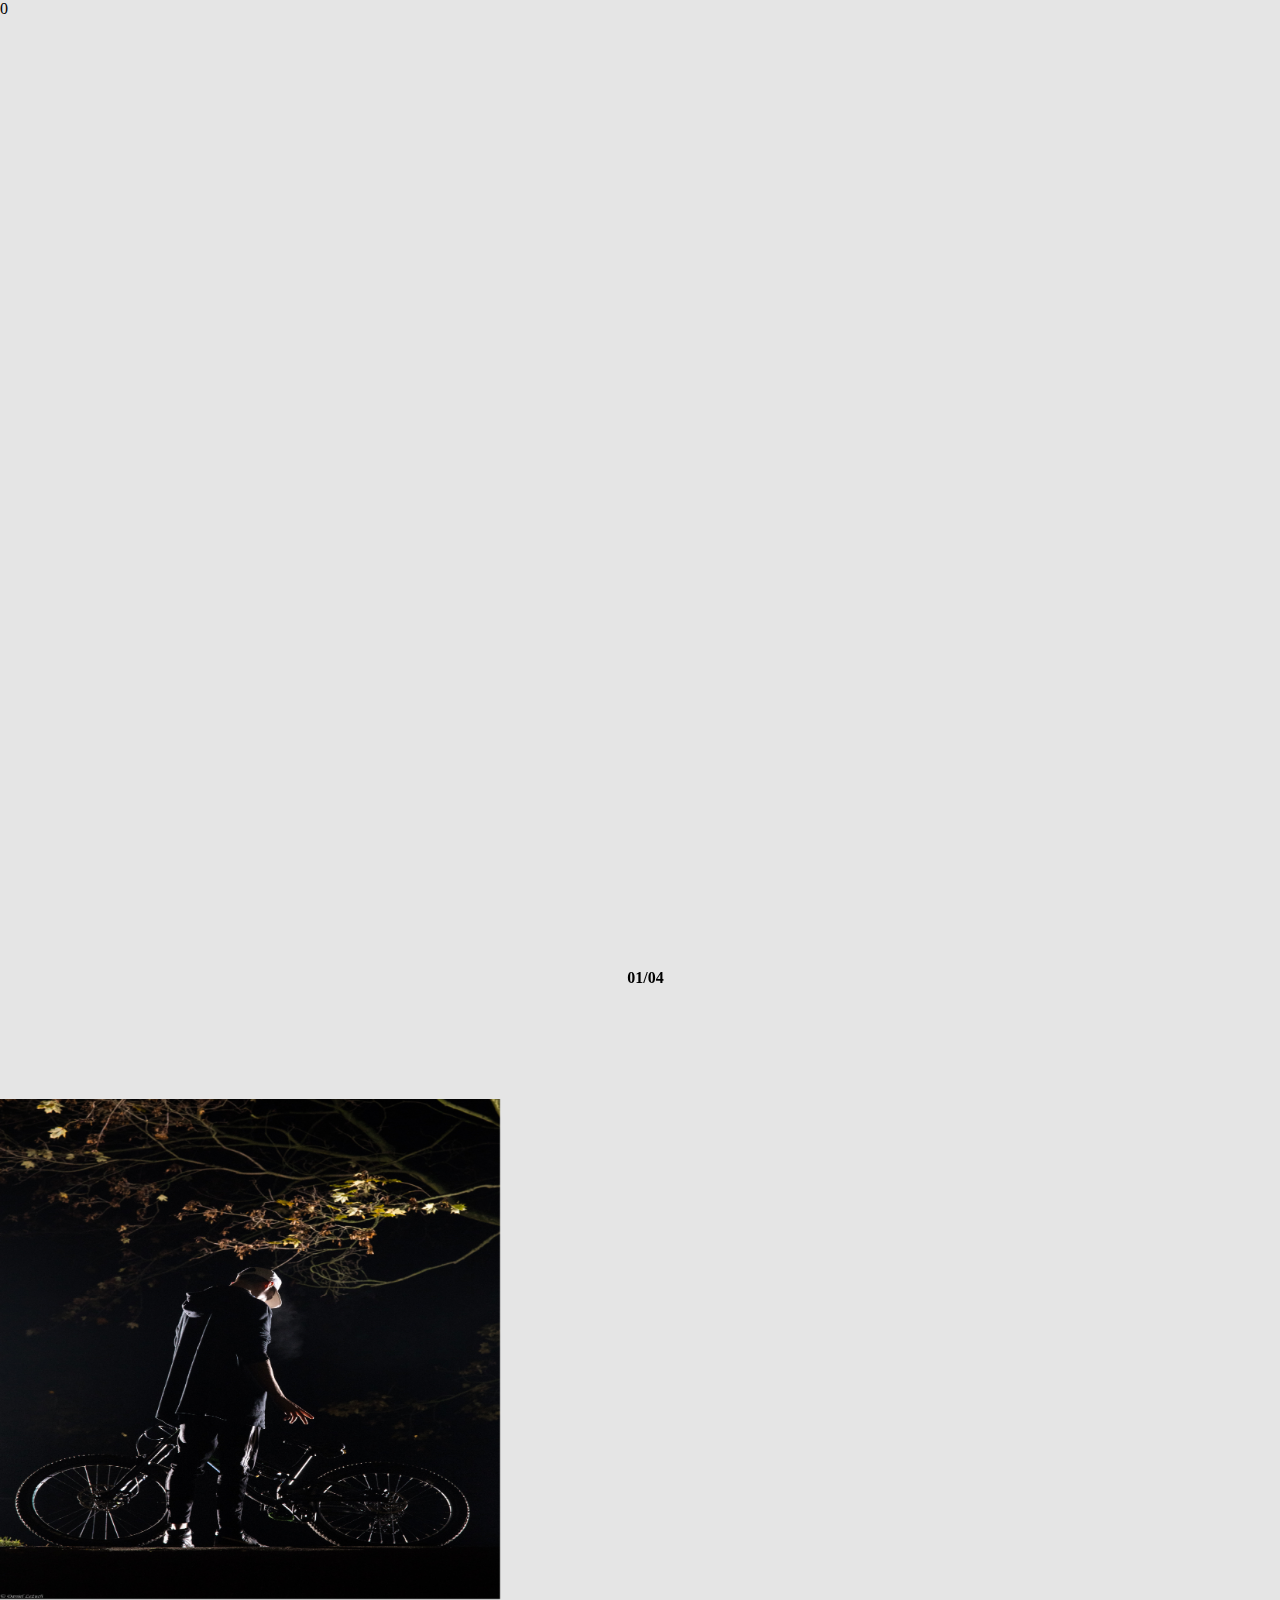
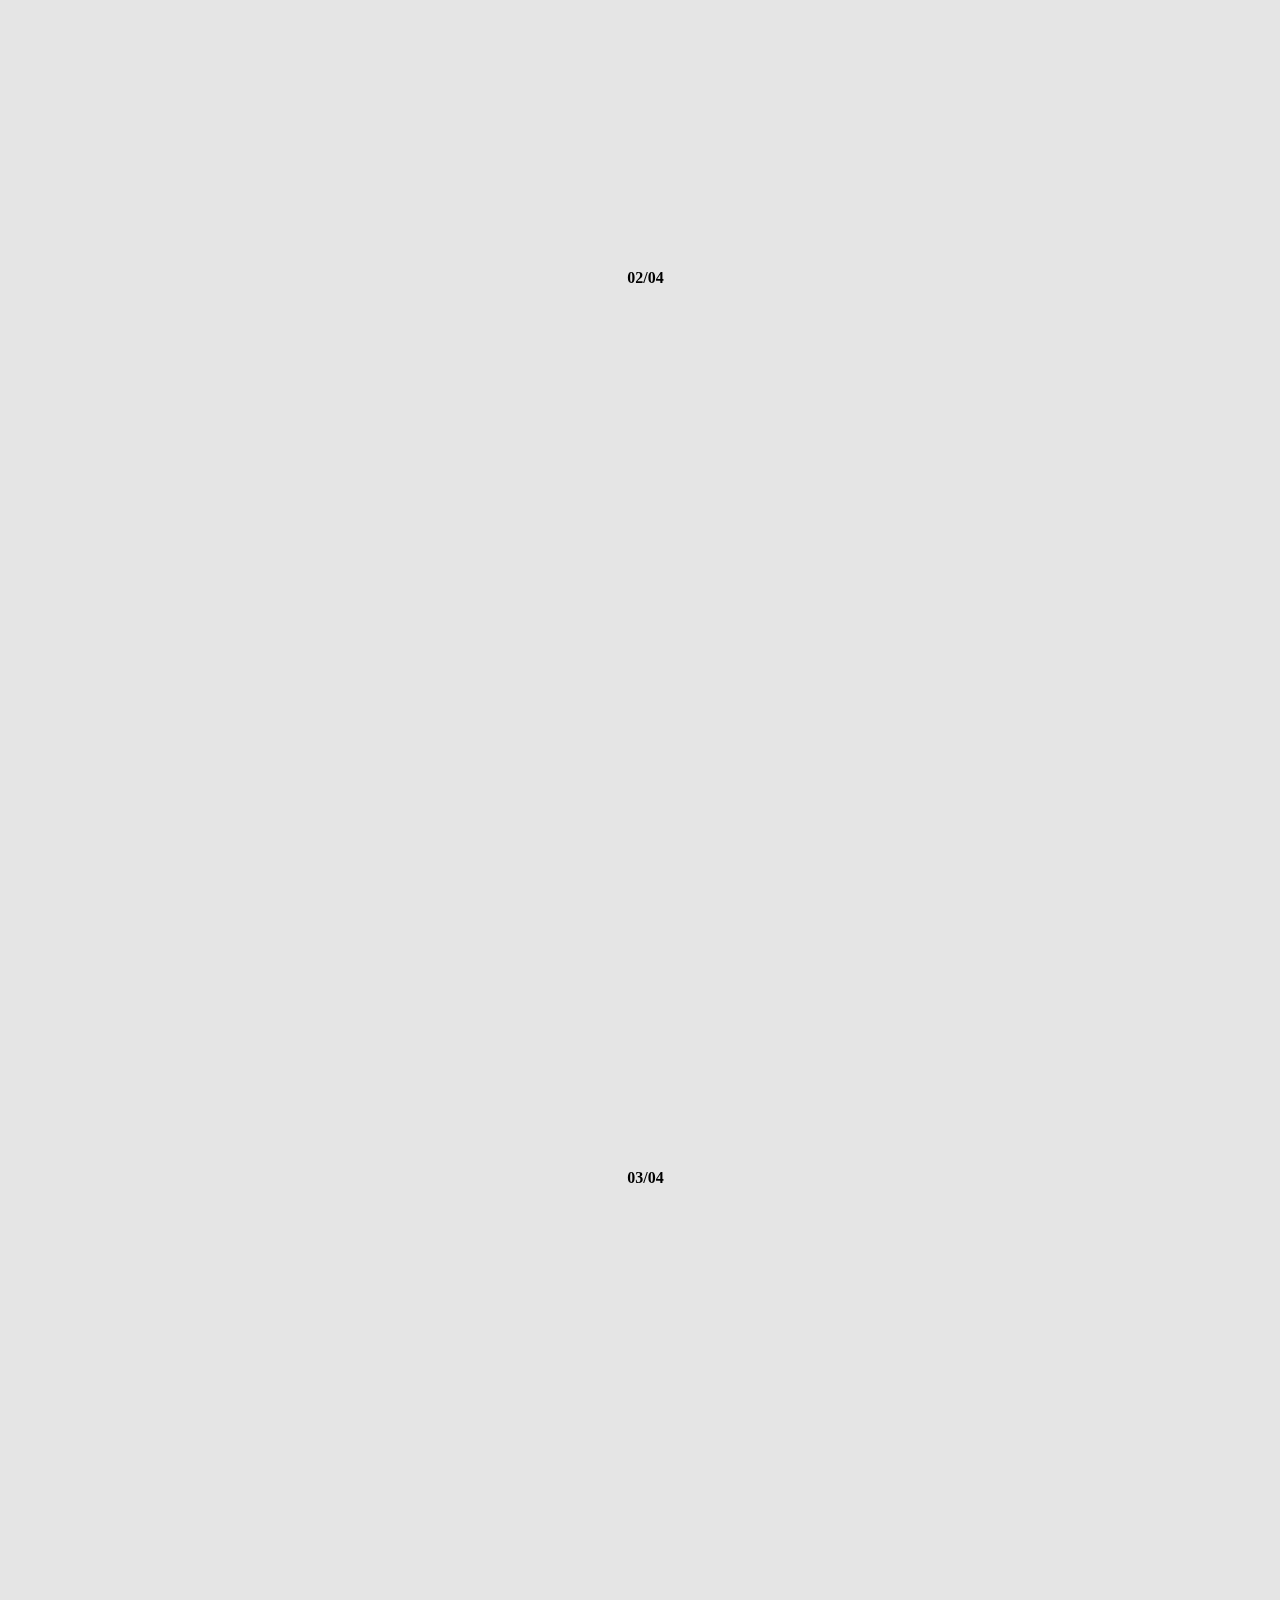
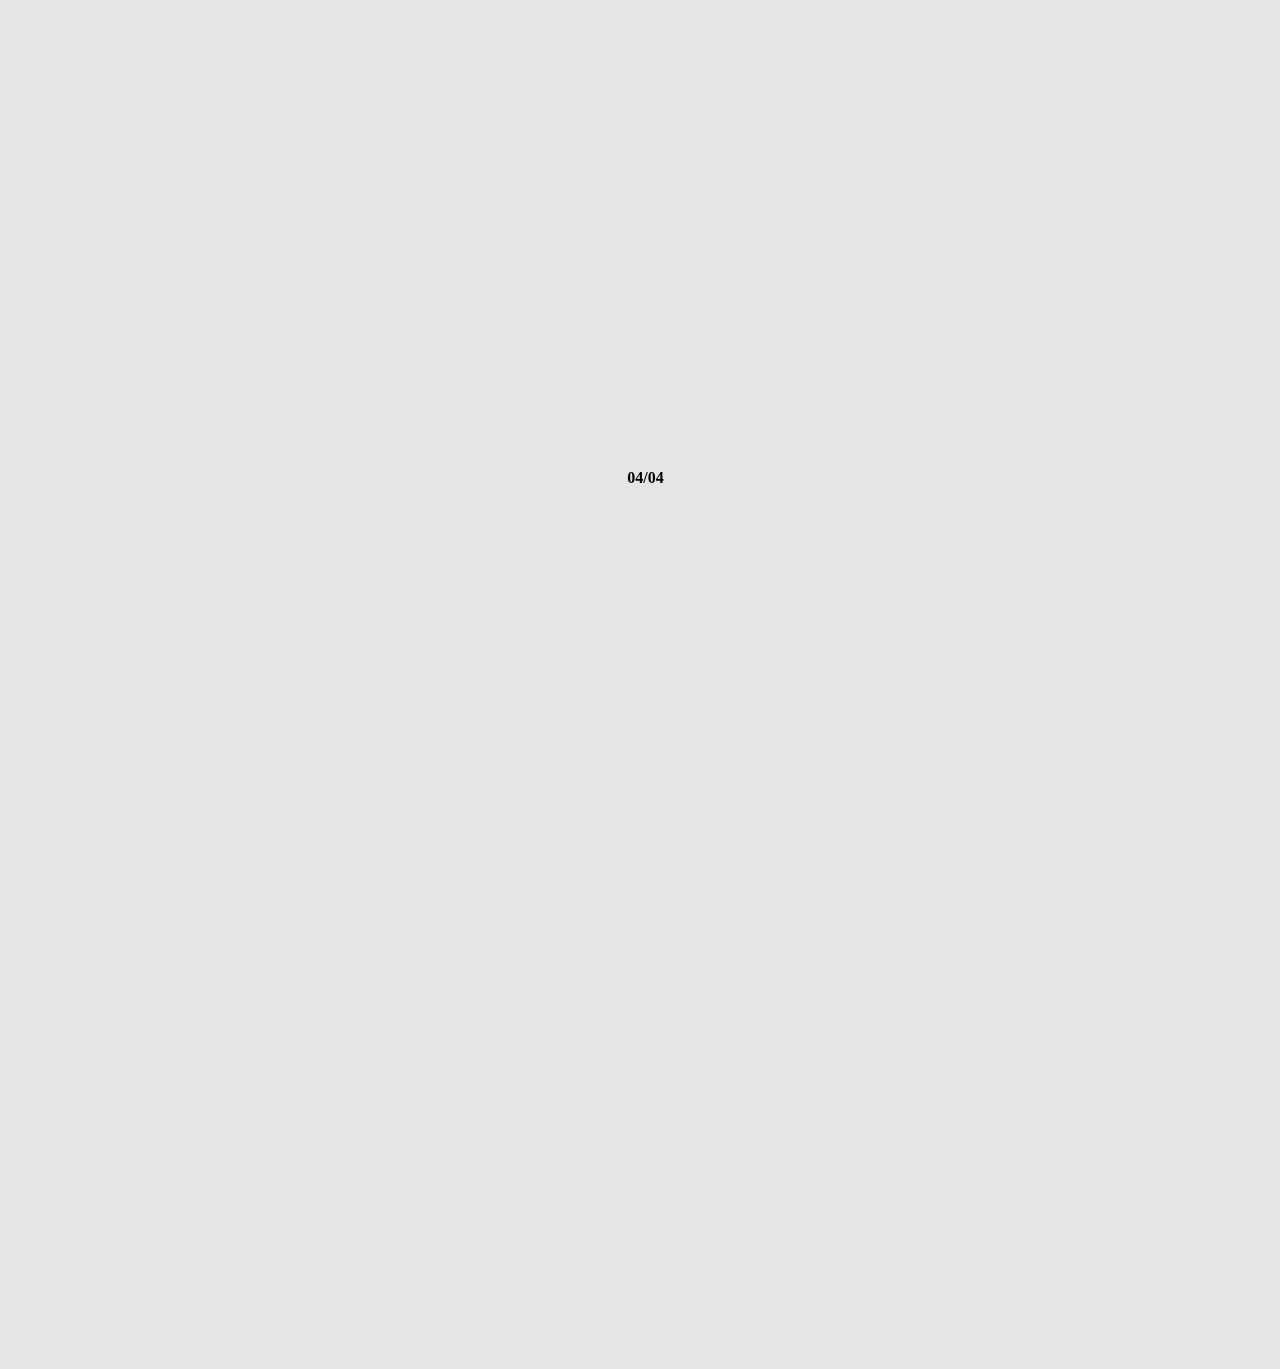
==== about.html @ e2ec85f1 "add page numbers and title on about.js .intersecting" ====
<!DOCTYPE html>
<html lang="en">
<head>
    <meta charset="UTF-8">
    <meta http-equiv="X-UA-Compatible" content="IE=edge">
    <meta name="viewport" content="width=device-width, initial-scale=1.0">
    <link href="./icons/logo.gif" rel="icon">
    <link href="stylesheet/about.css" rel="stylesheet">
    <link href="stylesheet/about_preloader.css" rel="stylesheet">
    <script src="https://code.jquery.com/jquery-3.6.1.min.js"></script>
    <title>Contact</title>
</head>
<body>
  <!-- preloader -->
  <div class="preloader">
    <div class="counter">0</div>
  </div>
  <section class="page-1 pages" id="page-1">
    <section class="header">
      <nav class="navbar">
        <div class="indonesia">
          <p>based in Indonesia.</p>
        </div>
        <div class="home">
          <a href="index.html">KID<sup>©</sup></a>
        </div>
        <div class="porto">
          <p>Portofolio v1.0</p>
        </div>
      </nav>
    </section>
    <section class="main">
      <div class="title1">
        <h1>About</h1>
      </div>
      <ul class="navurl">
        <li id="work">01.<br><a href="./projects.html" id="workWord">Projects</a></li>
        <li id="about">02.<br><a href="./about.html" id="aboutWord">About</a></li>
        <li id="contact">03.<br><a href="./contact.html" id="contactWord">Contact</a></li>
        <li class="build"><p id="build">@2022</p></li>
      </ul>
    </section>
    <section class="footer">
      <ul class="navfoot">
        <li class="footer-one"><q>I have no special talents.<br>I am <b>passionately</b> curious</q><br><br><p>Albert Einstein</p></li>
        <li class="footer-two"><p><span id="count">01/05</span><br><span id="pageTitle">The Beginning</span></p></li>
      </ul>
    </section>
  </section>
  <section class="page-2 pages" id="page-2">
    <h4>01/04</h4>
    <section class="main">
      <div>
        <img src="images/profile.jpg" alt="profile" width="500px" height="500px">
      </div>
    </section>
  </section>
  <section class="page-3 pages" id="page-3">
    <h4>02/04</h4>
    <section class="main">
    </section>
  </section>
  <section class="page-4 pages" id="page-4">
    <h4>03/04</h4>
    <section class="main">
    </section>
  </section>
  <section class="page-5 pages" id="page-5">
    <h4>04/04</h4>
    <section class="main">
    </section>
  </section>
  <!-- javascript -->
  <script src="js/preloader.js"></script>
  <script defer src="js/about.js"></script>
</body>
</html>
---- stylesheet/about.css ----
@import url('https://fonts.googleapis.com/css2?family=Roboto+Condensed:ital,wght@0,300;0,400;0,700;1,300;1,400;1,700&display=swap');
@import url('https://fonts.googleapis.com/css2?family=Plus+Jakarta+Sans:ital,wght@0,200;0,300;0,400;0,500;0,600;0,700;0,800;1,200;1,300;1,400;1,500;1,600;1,700;1,800&display=swap');
@import url('https://fonts.googleapis.com/css2?family=Oswald:wght@300;400;500;600&display=swap');


@font-face {
    font-family: "icomoon";
    src: url("https://s3-us-west-2.amazonaws.com/s.cdpn.io/93/icomoon.eot?3qkin2");
    src: url("https://s3-us-west-2.amazonaws.com/s.cdpn.io/93/icomoon.eot?#iefix3qkin2") format("embedded-opentype"), url("https://s3-us-west-2.amazonaws.com/s.cdpn.io/93/icomoon.woff?3qkin2") format("woff"), url("https://s3-us-west-2.amazonaws.com/s.cdpn.io/93/icomoon.ttf?3qkin2") format("truetype"), url("fhttps://s3-us-west-2.amazonaws.com/s.cdpn.io/93/icomoon.svg?3qkin2#icomoon") format("svg");
    font-weight: normal;
    font-style: normal;
  }

* {
  margin: 0;
  padding: 0;
  box-sizing: border-box;
}

body {
  background-color: #e5e5e5;
}

/* === page === */
.pages {
  width: 100%;
  height: 100vh;
}

h4 {
  position: sticky;
  top: 5rem;
  margin-left: 49%;
}

/* === page-1 === */
/* === header section === */
.header {
  z-index: 1;
}

.navbar {
  display: flex;
  justify-content: center;
  align-items: center;
  gap: 41.5%;
  position: fixed;
  top: 1.3rem;
  width: 100%;
  overflow: hidden;
}

.navbar .home {
  display: none; 
}

.navbar .home a {
  font-family: 'Oswald', sans-serif;
  font-weight: 400;
  font-size: 2.7rem;
  color: black;
  text-decoration: none;
}

.navbar .home sup {
  position: relative;
  bottom: 0.7em;
  font-size: 0.7rem;
}

.navbar p {
  font-family: 'Oswald', sans-serif;
  font-size: 1rem;
}

.navbar .indonesia {
  margin-left: 2%;
  display: none;
}

.navbar .porto {
  margin-right: 2%;
  display: none;
}

/* === main section === */
.main {
  position: relative;
  top: 7rem;
}

h1 {
  font-family: 'Plus Jakarta Sans', sans-serif;
  font-size: 8rem;
  line-height: 120px;
  font-weight: 600;
  font-style: italic;
  margin-left: 2%;
  padding-right: 0.5rem;
  display: none;
}

.title1 {
  display: flex;
  justify-content: center;
  align-items: center;
  margin-top: 4%;
  padding-bottom: 2%;
  overflow: hidden;
}

.navurl {
  display: none;
  justify-content: space-between;
  align-content: center;
  width: 100%;
  margin-top: 5%;
  padding: 2% 0;
  list-style-type: none;
  background: black;
  padding-left: 2%;
  padding-right: 2%;
  overflow: hidden;
}

.navurl #work,
.navurl #about,
.navurl #contact,
.navurl .build {
  display: none;
}

.navurl li {
  font-family: 'Roboto Condensed', sans-serif;
  font-size: 1rem;
  color: white;
}

.navurl li a {
  font-family: 'Roboto Condensed', sans-serif;
  font-size: 2.3rem;
  font-weight: 500;
  position: relative;
  color: white;
  text-decoration: none;
}

.navurl li a::after {
  content: "";
  position: absolute;
  left: 0;
  bottom: 0;
  width: 100%;
  height: 2px;
  background: currentColor;
  transform: scaleX(0);
  transform-origin: right;
  transition: transform 250ms ease-in;
}

.navurl li a:hover::after {
  transform: scaleX(1);
  transform-origin: left;
}

.navurl .build p {
  font-family: 'Oswald', sans-serif;
  font-weight: 200;
  font-size: .8vw;
}

/* footer */
.footer {
  display: flex;
  justify-content: center;
  align-items: center;
  margin-top: 15rem;
}

.footer > ul.navfoot {
  display: flex;
  justify-content: center;
  align-items: center;
  flex-direction: column;
  gap: 130px;
  width: 100%;
  list-style-type: none;
  overflow: hidden;
}

.navfoot .footer-one,
.navfoot .footer-two {
  text-align: center;
  display: none;
}

.navfoot > li {
  font-family: 'Roboto Condensed', sans-serif;
  font-size: 2rem;
}

.navfoot .footer-two {
  position: fixed;
  bottom: 1rem;
  width: 100%;
  font-size: 1.1rem;
}

/* === responsive === */
/* 1200px */
@media (max-width: 1200px) {
  
}

/* 768px */
@media (max-width: 768px) {
  
}

/* 480px */
@media (max-width: 480px) {
  
}

/* animation */
@keyframes slide-up {
  0% {
    transform: translateY(100px);
  }
  100% {
    transform: translateY(0);
  }
}

@keyframes opacity-slide-up {
    0% {
      transform: translateY(100px);
      opacity: 0;
    }
    50% {
      transform: translateY(0);
    }
    100% {
      opacity: 1;
    }
  }

@keyframes title-slide-up {
    0% {
      transform: translateY(180px);
    }
    100% {
      transform: translateY(0);
    }
  }

@keyframes slide-up-head {
  0% {
    transform: translateY(100px);
    opacity: 0;
  }
  100% {
    transform: translateY(0);
    opacity: 1;
  }
}

@keyframes scale-in-ver-center {
  0% {
    transform: scaleY(0);
    opacity: 1;
  }
  100% {
    transform: scaleY(1);
    opacity: 1;
  }
}
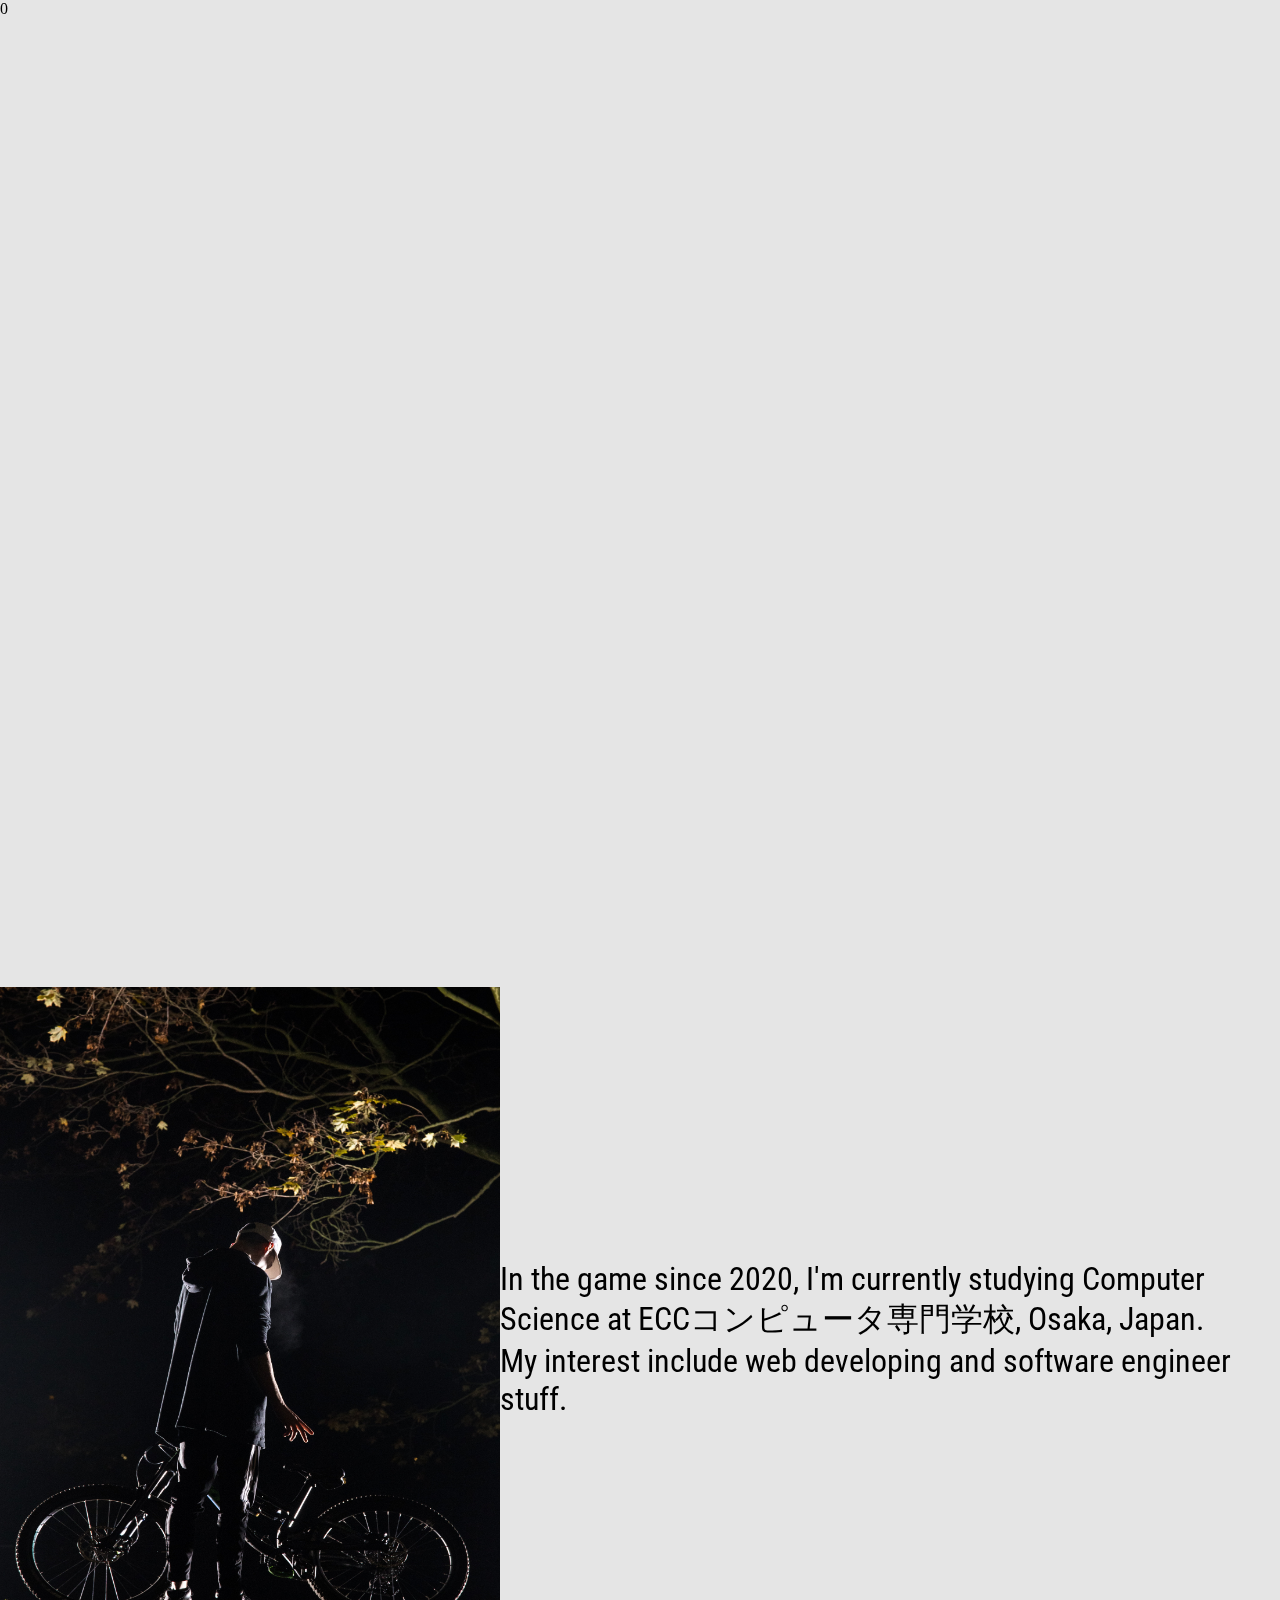
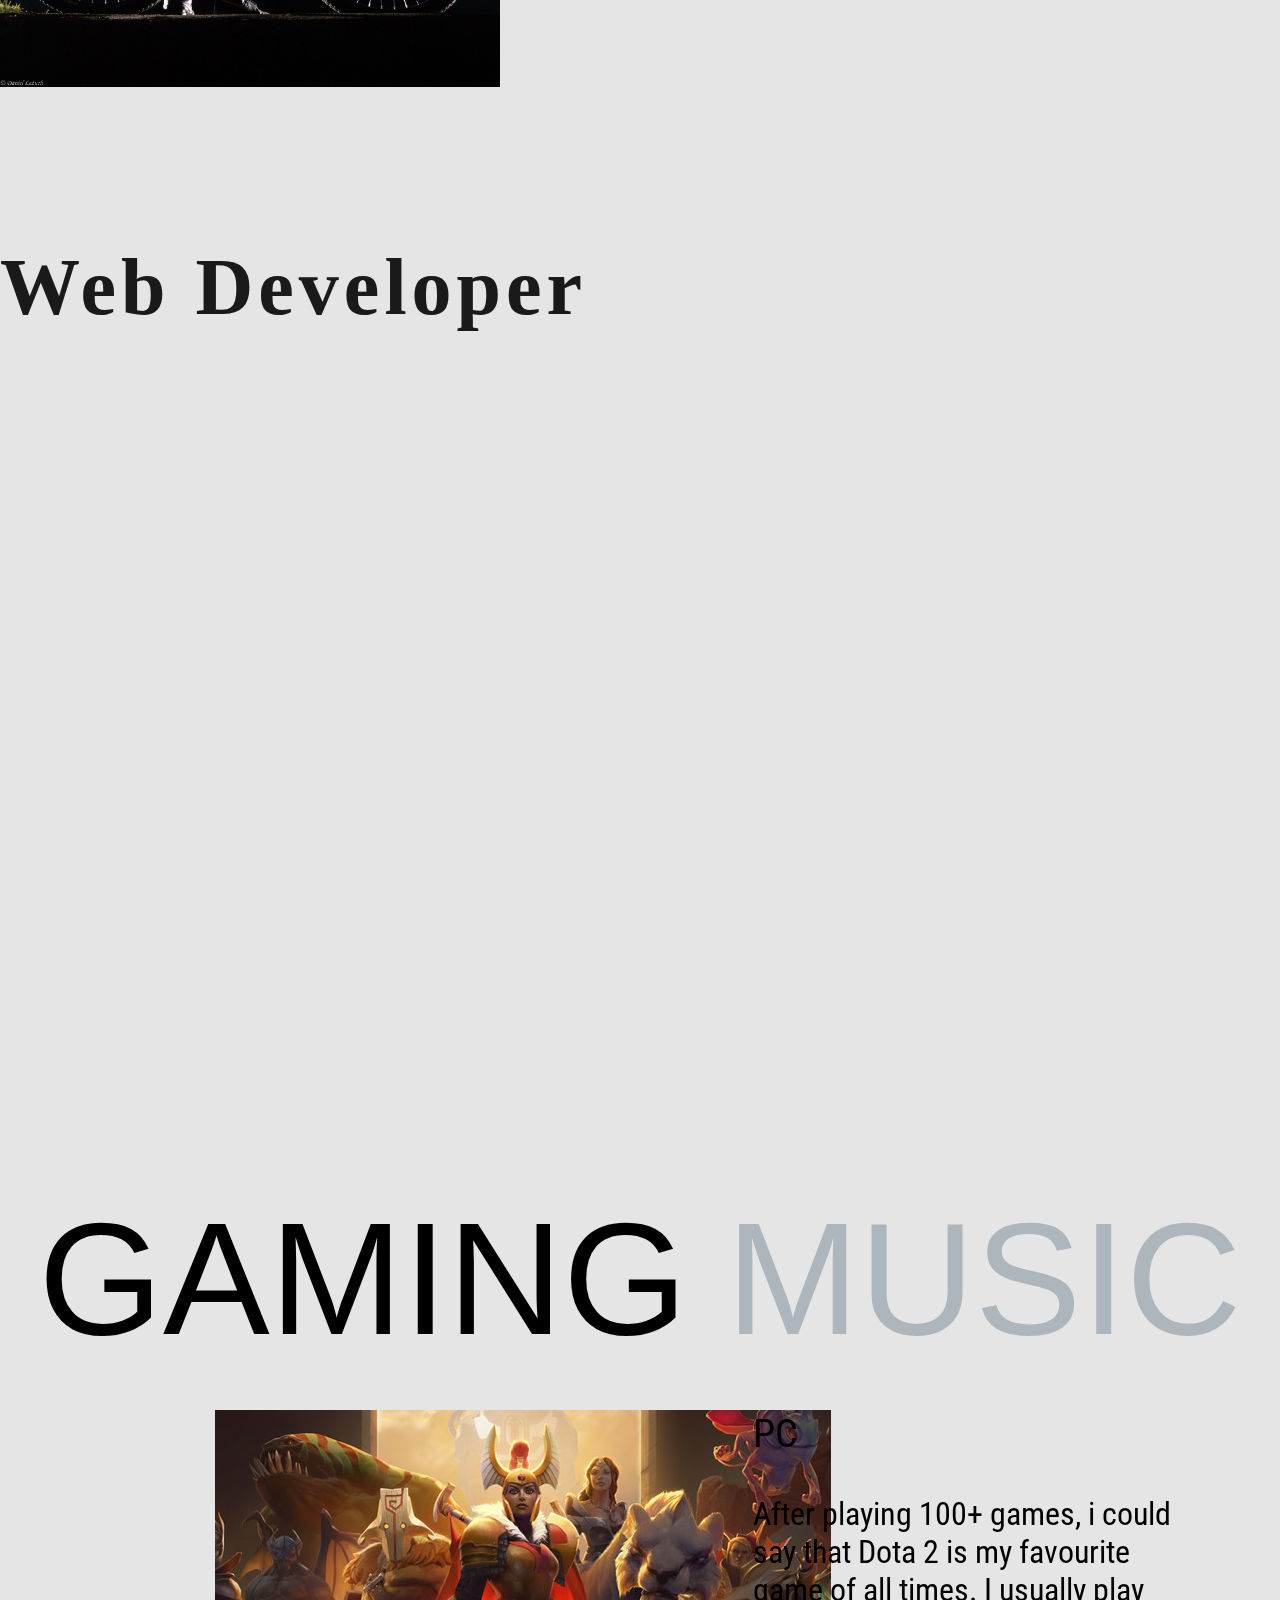
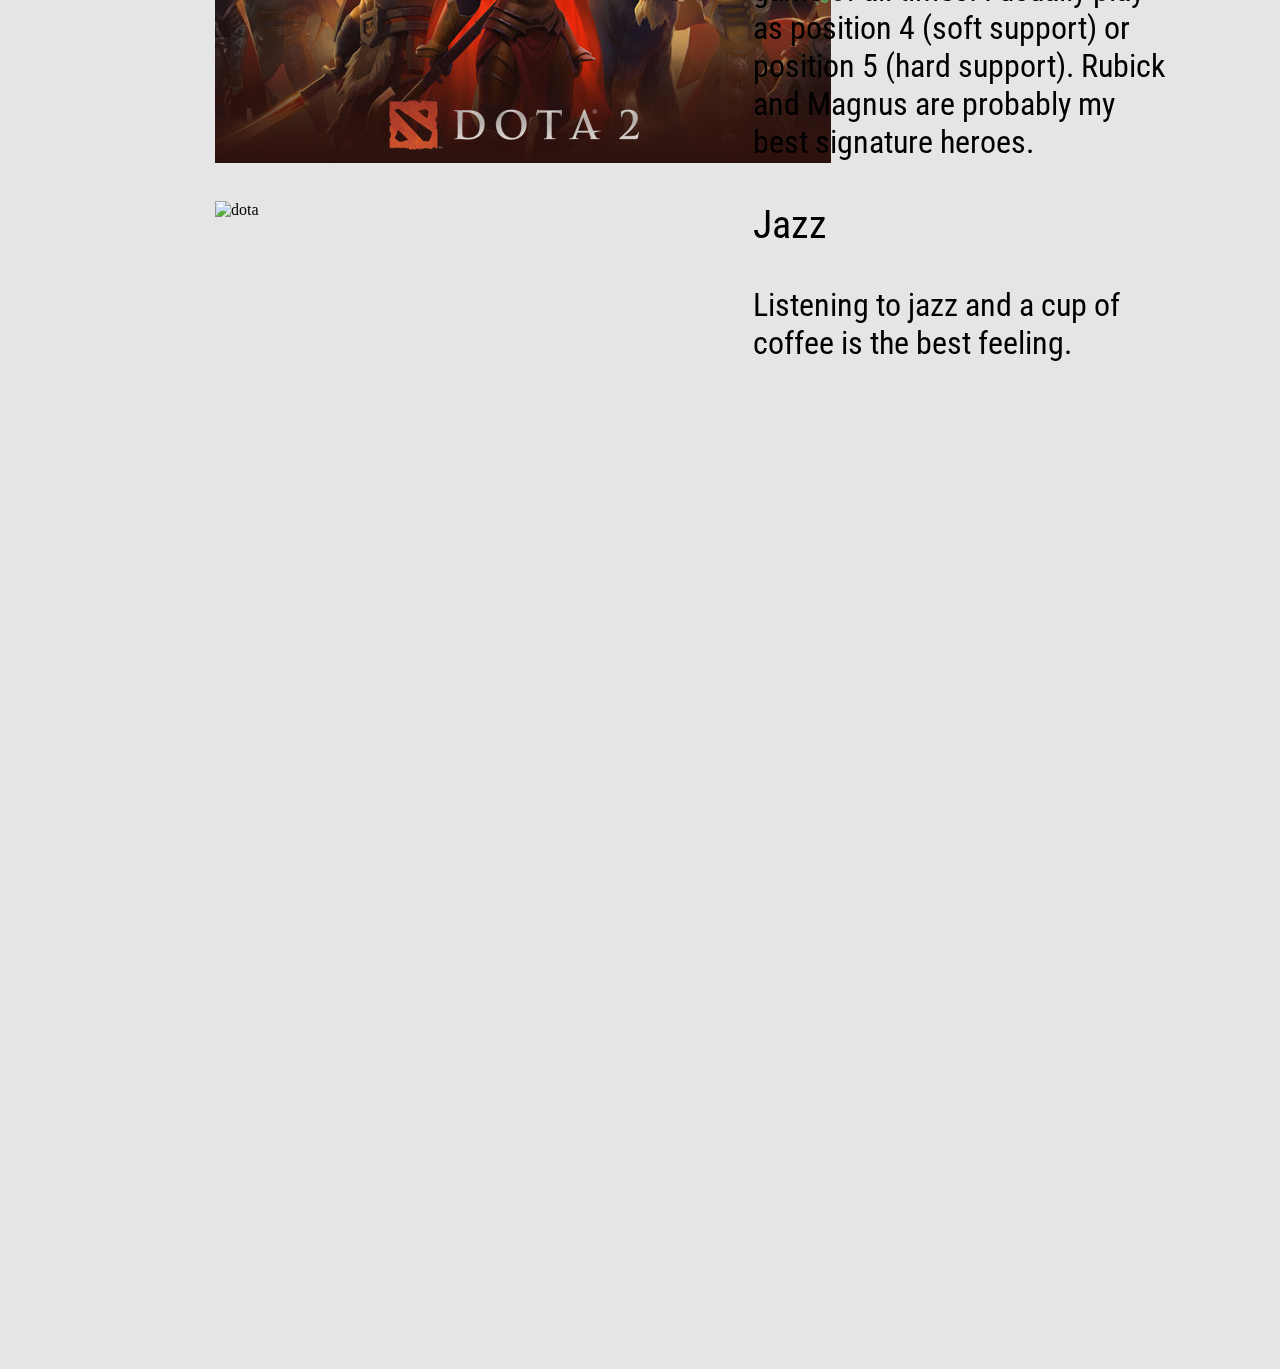
==== commit b90fab9f: "interest v2" ====
--- a/about.html
+++ b/about.html
@@ -49,26 +49,64 @@
   </section>
   <section class="page-2 pages" id="page-2">
     <h4>01/04</h4>
-    <section class="main">
-      <div>
-        <img src="images/profile.jpg" alt="profile" width="500px" height="500px">
-      </div>
+    <section class="header">
+    </section>
+    <section class="main2">
+      <ul>
+        <li>
+          <img src="./images/profile.jpg" alt="profile" width="500px" height="700px">
+        </li>
+        <li>
+          <p>
+            In the game since 2020, I'm currently studying Computer Science at ECCコンピュータ専門学校, Osaka, Japan.<br>
+            My interest include web developing and software engineer stuff.<br>
+          </p>
+        </li>
+      </ul>
     </section>
   </section>
   <section class="page-3 pages" id="page-3">
     <h4>02/04</h4>
-    <section class="main">
+    <section class="header"></section>
+    <section class="main3">
+      <div class="showcaseSkills">
+        <h2>Web Developer</h2>
+      </div>
     </section>
   </section>
   <section class="page-4 pages" id="page-4">
     <h4>03/04</h4>
-    <section class="main">
+    <section class="header">
+    </section>
+    <section class="main4">
+      <div class="interestCarousel">
+        <!-- carousel1 -->
+        <button class="game" style="color: black;">GAMING</button>
+        <button class="music">MUSIC</button>
+      </div>
+      <div class="interestDetail gaming">
+        <img src="./images/dota.jpg" alt="dota">
+        <p>
+          <span class="detailTitle">PC</span><br><br>
+          After playing 100+ games, i could say that Dota 2 is my favourite game of all times.
+          I usually play as position 4 (soft support) or position 5 (hard support).
+          Rubick and Magnus are probably my best signature heroes.
+        </p>
+      </div>
+      <div class="interestDetail music">
+        <img src="./images/img6.jpg" alt="dota" width="100px" height="100px">
+        <p>
+          <span class="detailTitle">Jazz</span><br><br>
+          Listening to jazz and a cup of coffee is the best feeling.
+        </p>
+      </div>
     </section>
   </section>
   <section class="page-5 pages" id="page-5">
     <h4>04/04</h4>
-    <section class="main">
+    <section class="header">
     </section>
+    <section class="main5"></section>
   </section>
   <!-- javascript -->
   <script src="js/preloader.js"></script>
--- a/stylesheet/about.css
+++ b/stylesheet/about.css
@@ -28,9 +28,7 @@
 }
 
 h4 {
-  position: sticky;
-  top: 5rem;
-  margin-left: 49%;
+  visibility: hidden;
 }
 
 /* === page-1 === */
@@ -48,6 +46,9 @@
   top: 1.3rem;
   width: 100%;
   overflow: hidden;
+  z-index: 1;
+  color: #fff;
+  mix-blend-mode: difference;
 }
 
 .navbar .home {
@@ -58,7 +59,7 @@
   font-family: 'Oswald', sans-serif;
   font-weight: 400;
   font-size: 2.7rem;
-  color: black;
+  color: inherit;
   text-decoration: none;
 }
 
@@ -70,6 +71,7 @@
 
 .navbar p {
   font-family: 'Oswald', sans-serif;
+  font-weight: 100;
   font-size: 1rem;
 }
 
@@ -206,6 +208,97 @@
   font-size: 1.1rem;
 }
 
+/* ===page-2=== */
+.main2 p {
+  font-family: 'Roboto Condensed', sans-serif;
+  font-size: 2rem;
+}
+
+.main2 ul {
+  display: flex;
+  justify-content: center;
+  align-items: center;
+  list-style-type: none;
+}
+
+/* ===page-3=== */
+.page-3 .main3 h2 {
+  position: relative;
+  top: 40%;
+  left: 50%;
+  transform: translate(-50%, -50%);
+  z-index: 1;
+  color: #ffffff;
+  mix-blend-mode: difference;
+  font-size: 5rem;
+  letter-spacing: 5px;
+}
+
+/* ===page-4=== */
+.main4 .interestCarousel {
+  display: flex;
+  justify-content: space-evenly;
+  max-width: 100%;
+}
+
+.main4 .interestCarousel::-webkit-scrollbar  {
+  display: none;
+}
+
+.main4 .interestCarousel > button {
+  font-family: 'Roboto Condesend', sans-serif;
+  font-size: 10rem;
+  font-weight: 400;
+  background-color: transparent;
+  padding: 0;
+  margin: 0;
+  border: 0;
+  color: #adb5bd;
+  transition: color 200ms linear;
+  -o-transition: color 200ms linear; /* opera */
+  -ms-transition: color 200ms linear; /* IE 10 */
+  -moz-transition: color 200ms linear; /* Firefox */
+  -webkit-transition: color 200ms linear; /*safari and chrome */
+}
+
+.main4 .interestCarousel > button:hover {
+  cursor: pointer;
+  color: #6c757d !important;
+  transition: color 200ms linear;
+  -o-transition: color 200ms linear; /* opera */
+  -ms-transition: color 200ms linear; /* IE 10 */
+  -moz-transition: color 200ms linear; /* Firefox */
+  -webkit-transition: color 200ms linear; /*safari and chrome */
+}
+
+.main4 .interestDetail {
+  display: grid;
+  grid-template-columns: repeat(12, 1fr);
+  grid-column-gap: 10px;
+  max-width: 100%;
+  margin-top: 3%;
+}
+
+.main4 .interestCarousel > button.active {
+  color: black;
+}
+
+
+.main4 .interestDetail img {
+  grid-column: 3/ span 2;
+}
+
+.main4 .interestDetail .detailTitle {
+  font-family: 'Roboto Condensed', sans-serif;
+  font-size: 2.5rem;
+}
+
+.main4 .interestDetail p {
+  grid-column: 8/ span 4;
+  font-family: 'Roboto Condensed', sans-serif;
+  font-size: 2rem;
+}
+
 /* === responsive === */
 /* 1200px */
 @media (max-width: 1200px) {
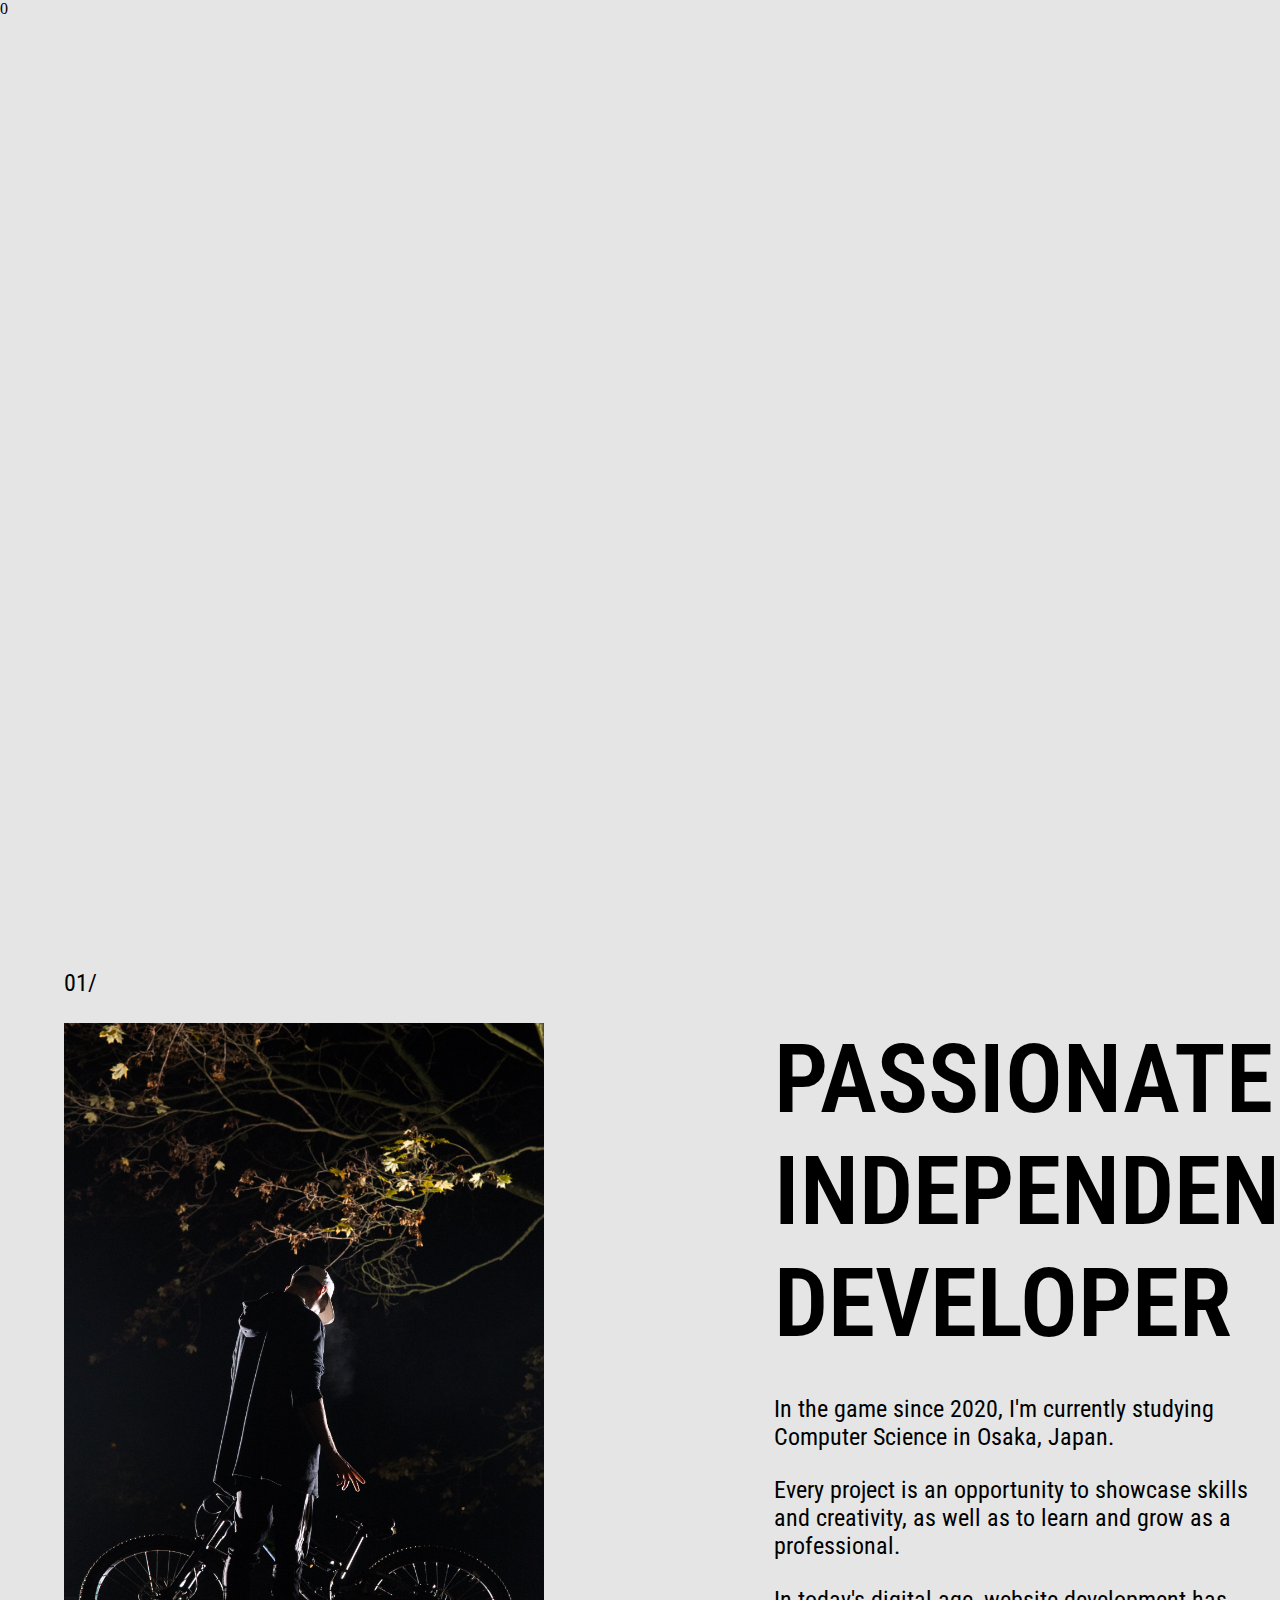
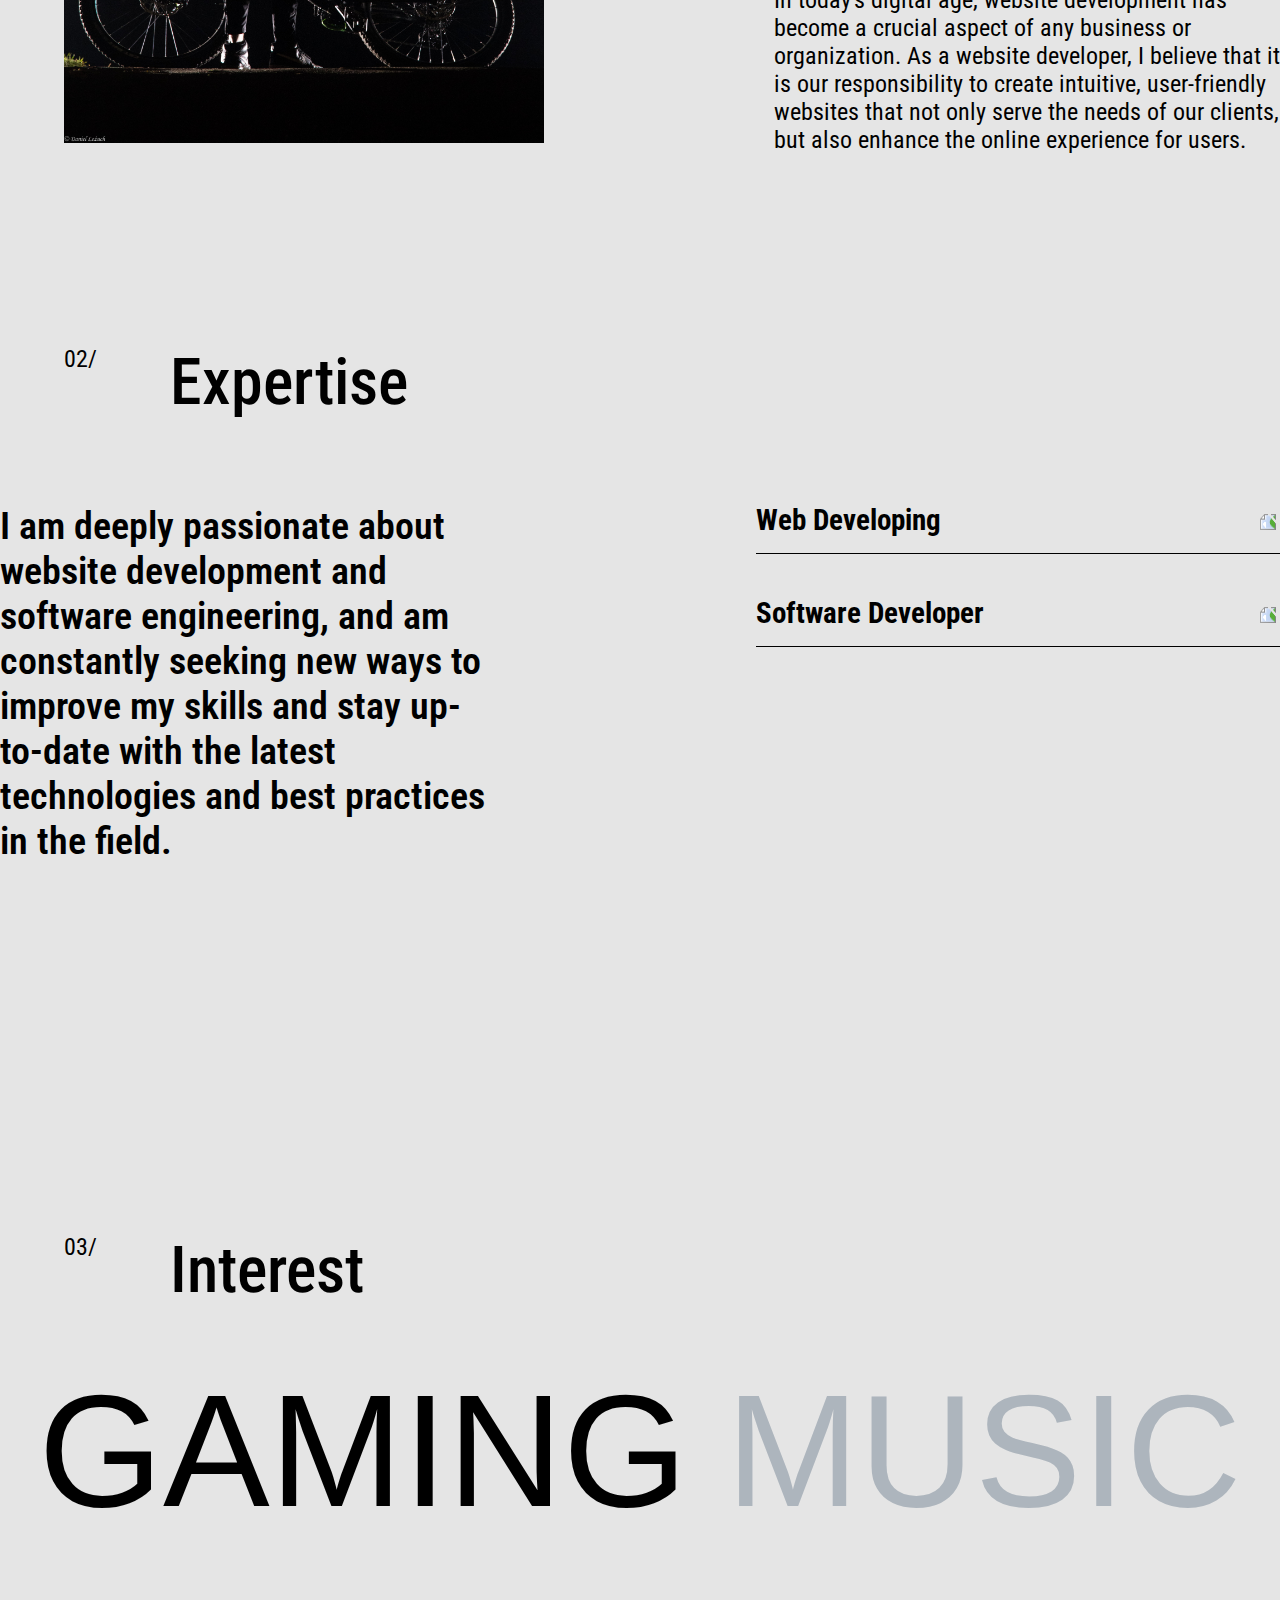
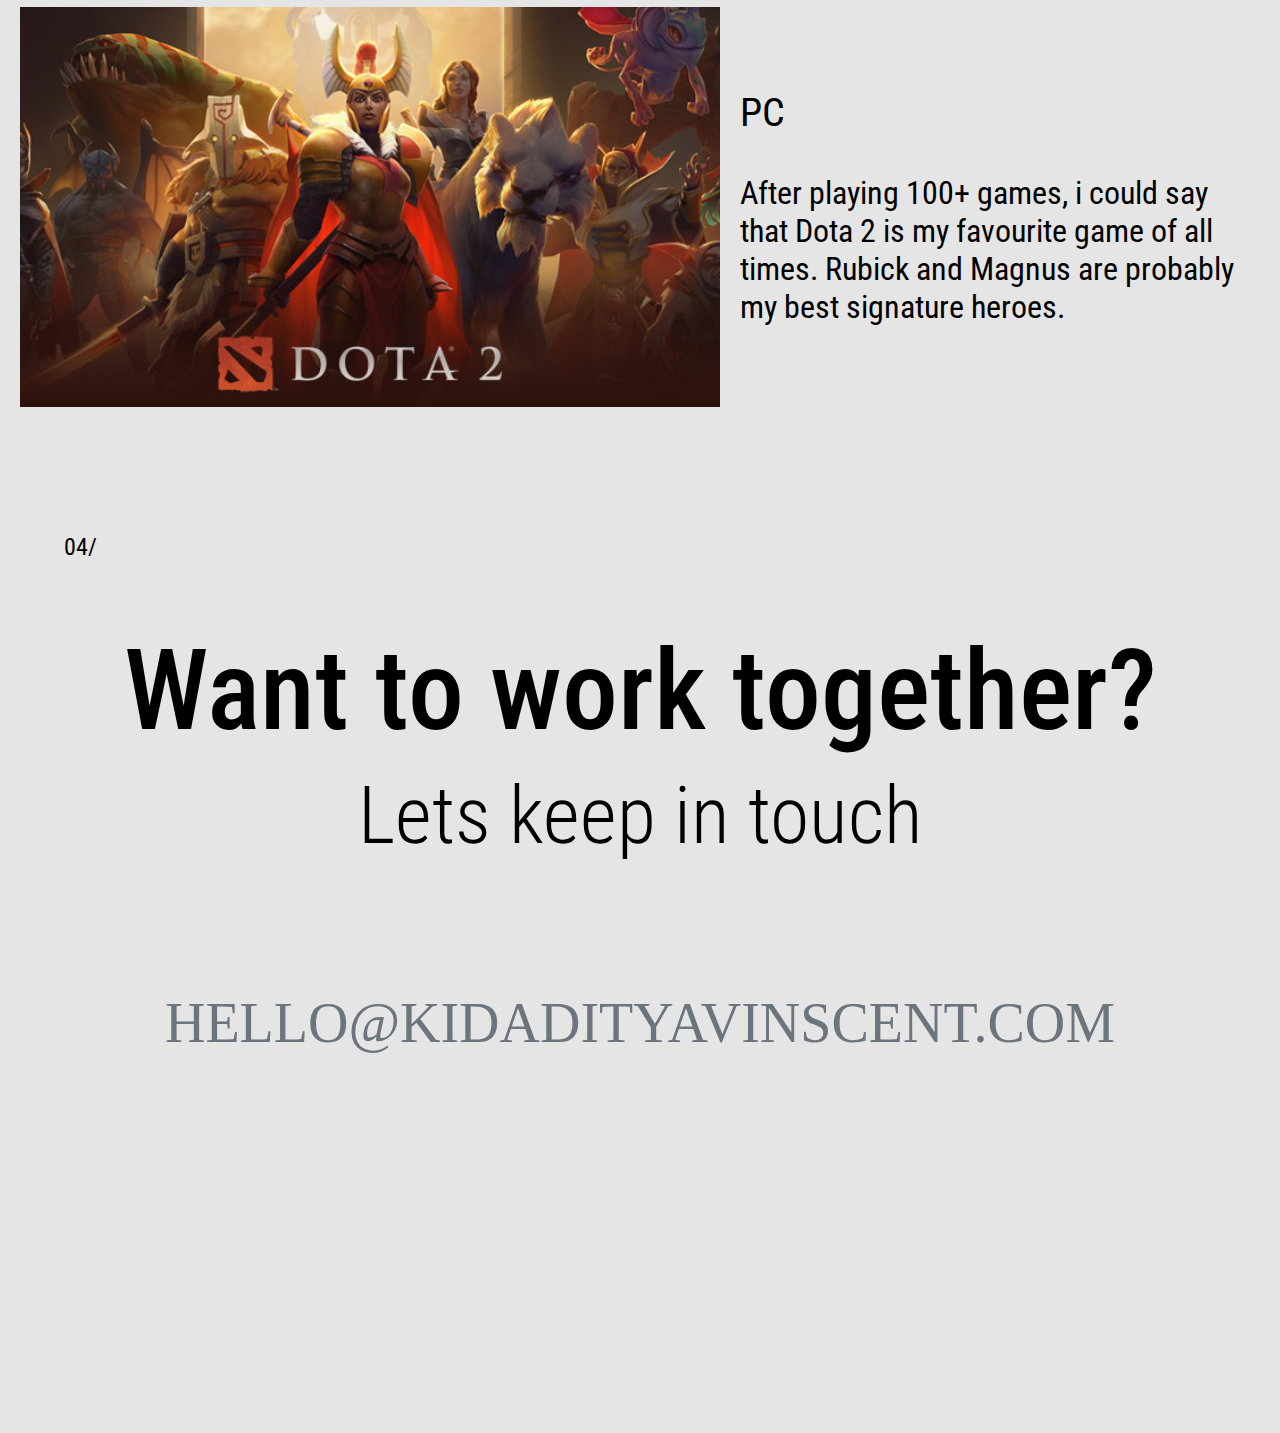
==== commit d1ed37ae: "remove isIntersection" ====
--- a/about.html
+++ b/about.html
@@ -8,7 +8,7 @@
     <link href="stylesheet/about.css" rel="stylesheet">
     <link href="stylesheet/about_preloader.css" rel="stylesheet">
     <script src="https://code.jquery.com/jquery-3.6.1.min.js"></script>
-    <title>Contact</title>
+    <title>About</title>
 </head>
 <body>
   <!-- preloader -->
@@ -19,7 +19,7 @@
     <section class="header">
       <nav class="navbar">
         <div class="indonesia">
-          <p>based in Indonesia.</p>
+          <p>Made in Indonesia.</p>
         </div>
         <div class="home">
           <a href="index.html">KID<sup>©</sup></a>
@@ -37,46 +37,87 @@
         <li id="work">01.<br><a href="./projects.html" id="workWord">Projects</a></li>
         <li id="about">02.<br><a href="./about.html" id="aboutWord">About</a></li>
         <li id="contact">03.<br><a href="./contact.html" id="contactWord">Contact</a></li>
-        <li class="build"><p id="build">@2022</p></li>
+        <li class="build"><br><p id="build">@2022</p></li>
       </ul>
     </section>
     <section class="footer">
       <ul class="navfoot">
         <li class="footer-one"><q>I have no special talents.<br>I am <b>passionately</b> curious</q><br><br><p>Albert Einstein</p></li>
-        <li class="footer-two"><p><span id="count">01/05</span><br><span id="pageTitle">The Beginning</span></p></li>
       </ul>
     </section>
   </section>
   <section class="page-2 pages" id="page-2">
-    <h4>01/04</h4>
     <section class="header">
+      <p>01/</p>
     </section>
     <section class="main2">
-      <ul>
-        <li>
-          <img src="./images/profile.jpg" alt="profile" width="500px" height="700px">
-        </li>
-        <li>
-          <p>
-            In the game since 2020, I'm currently studying Computer Science at ECCコンピュータ専門学校, Osaka, Japan.<br>
-            My interest include web developing and software engineer stuff.<br>
-          </p>
-        </li>
-      </ul>
+      <img src="./images/profile.jpg" alt="profile">
+      <div class="description">
+        <h2>PASSIONATE INDEPENDENT DEVELOPER</h2>
+        <p>
+          In the game since 2020, I'm currently studying Computer Science in Osaka, Japan.
+        </p>
+        <p>
+          Every project is an opportunity to showcase skills and creativity, as well as to learn and grow as a professional.
+        </p>
+        <p>
+          In today's digital age, website development has become a crucial aspect of any business or organization. 
+          As a website developer, I believe that it is our responsibility to create intuitive, user-friendly websites that not only serve the needs of our clients, 
+          but also enhance the online experience for users.
+        </p>
+      </div>
     </section>
+    <img href="./images/progammer.svg" rel="progammer" class="progammer" />
   </section>
   <section class="page-3 pages" id="page-3">
-    <h4>02/04</h4>
-    <section class="header"></section>
+    <h4>02/<br>Skills</h4>
+    <section class="header">
+      <p>02/</p>
+      <h2>Expertise</h2>
+    </section>
     <section class="main3">
-      <div class="showcaseSkills">
-        <h2>Web Developer</h2>
+      <h2 class="title">
+        <ul>
+          <li>
+            I am deeply passionate about website development and software engineering, 
+            and am constantly seeking new ways to improve my skills and stay up-to-date 
+            with the latest technologies and best practices in the field. 
+          </li>
+        </ul>
+      </h2>
+      <div class="skillsShowcase">
+        <div class="skills">
+          <div class="question">
+            <h3>Web Developing</h3>
+            <img src="./images/arrow.png" alt="arrow" width="20" height="20">
+          </div>
+          <div class="answer">
+            <p>
+              I have a strong understanding of user experience design and a keen eye for 
+              aesthetics, which allows me to create visually appealing and intuitive websites.
+            </p>
+          </div>
+        </div>
+        <div class="skills">
+          <div class="question">
+            <h3>Software Developer</h3>
+            <img src="./images/arrow.png" alt="arrow" width="20" height="20">
+          </div>
+          <div class="answer">
+            <p>
+              I have a knack for problem-solving and an ability to think logically and clearly, 
+              which allows me to develop efficient and effective software.
+            </p>
+          </div>
+        </div>
+        
       </div>
     </section>
   </section>
   <section class="page-4 pages" id="page-4">
-    <h4>03/04</h4>
     <section class="header">
+      <p>03/</p>
+      <h2>Interest</h2>
     </section>
     <section class="main4">
       <div class="interestCarousel">
@@ -84,32 +125,36 @@
         <button class="game" style="color: black;">GAMING</button>
         <button class="music">MUSIC</button>
       </div>
-      <div class="interestDetail gaming">
+      <div class="interestDetail gamingDetail">
         <img src="./images/dota.jpg" alt="dota">
         <p>
           <span class="detailTitle">PC</span><br><br>
           After playing 100+ games, i could say that Dota 2 is my favourite game of all times.
-          I usually play as position 4 (soft support) or position 5 (hard support).
           Rubick and Magnus are probably my best signature heroes.
         </p>
       </div>
-      <div class="interestDetail music">
-        <img src="./images/img6.jpg" alt="dota" width="100px" height="100px">
+      <div class="interestDetail musicDetail">
+        <img src="./images/eminem.jpg" alt="jazz">
         <p>
-          <span class="detailTitle">Jazz</span><br><br>
-          Listening to jazz and a cup of coffee is the best feeling.
+          <span class="detailTitle">Hip-Hop</span><br><br>
+          I am a fan of rap music and enjoy listening to its catchy beats and clever lyrics.
         </p>
       </div>
     </section>
   </section>
   <section class="page-5 pages" id="page-5">
-    <h4>04/04</h4>
     <section class="header">
+      <p>04/</p>
     </section>
-    <section class="main5"></section>
+    <section class="main5">
+      <h2>Want to work together?</h2>
+      <h3>Lets keep in touch</h3>
+      <a onclick="location.href='mailto:vinscentdracoolz@gmail.com'">Hello@KidAdityaVinscent.com</a>
+      
+    </section>
   </section>
   <!-- javascript -->
   <script src="js/preloader.js"></script>
-  <script defer src="js/about.js"></script>
+  <script src="js/about.js"></script>
 </body>
 </html>--- a/stylesheet/about.css
+++ b/stylesheet/about.css
@@ -28,7 +28,10 @@
 }
 
 h4 {
-  visibility: hidden;
+  opacity: 0;
+  margin-left: 2%;
+  font-family: 'Roboto Condensed', sans-serif;
+  font-size: 2rem;
 }
 
 /* === page-1 === */
@@ -57,7 +60,7 @@
 
 .navbar .home a {
   font-family: 'Oswald', sans-serif;
-  font-weight: 400;
+  font-weight: 300;
   font-size: 2.7rem;
   color: inherit;
   text-decoration: none;
@@ -69,7 +72,8 @@
   font-size: 0.7rem;
 }
 
-.navbar p {
+.navbar .indonesia p,
+.navbar .porto p {
   font-family: 'Oswald', sans-serif;
   font-weight: 100;
   font-size: 1rem;
@@ -206,37 +210,188 @@
   bottom: 1rem;
   width: 100%;
   font-size: 1.1rem;
+  font-weight: 200;
+  z-index: 1;
+  color: #fff;
+  mix-blend-mode: difference;
 }
 
 /* ===page-2=== */
+.page-2 .header {
+  margin-left: 5%;
+}
+
+.page-2 .header p {
+  font-family: 'Roboto Condensed', sans-serif;
+  font-size: 1.5rem;
+}
+
+.main2 {
+  display: flex;
+  justify-content: flex-start;
+  align-items: flex-start;
+  gap: 20%;
+  margin: 2% 5%;
+}
+
+.main2 img {
+  max-width: 40vw;
+  max-height: 80vh;
+}
+
+.main2 .description {
+  display: flex;
+  flex-direction: column;
+  justify-content: flex-start;
+  align-items: flex-start;
+  margin-bottom: 10%;
+}
+
+.main2 h2 {
+  font-family: 'Roboto Condensed', sans-serif;
+  font-size: 6rem;
+  font-weight: 600;
+  max-width: 40vw;
+  margin-bottom: 7%;
+}
+
 .main2 p {
   font-family: 'Roboto Condensed', sans-serif;
-  font-size: 2rem;
-}
-
-.main2 ul {
-  display: flex;
+  font-size: 1.5rem;
+  max-width: 40vw;
+  overflow-wrap: break-word;
+  margin-bottom: 5%;
+}
+
+.main2 .progammer {
+  height: 300px;
+  width: 300px;
+}
+
+/* ===page-3=== */
+.page-3 .header {
+  display: flex;
+  justify-content: flex-start;
+  align-items: flex-start;
+  gap: 6%;
+  margin-left: 5%;
+  margin-bottom: 4%;
+}
+
+.page-3 .header p {
+  font-family: 'Roboto Condensed', sans-serif;
+  font-size: 1.5rem;
+}
+
+.page-3 .header h2 {
+  font-family: 'Roboto Condensed', sans-serif;
+  font-size: 4rem;
+  font-weight: 500;
+}
+
+.page-3 {
+  margin-bottom: 5%;
+}
+
+.main3 {
+  display: flex;
+  flex-direction: row;
+  align-items: flex-start;
   justify-content: center;
-  align-items: center;
-  list-style-type: none;
-}
-
-/* ===page-3=== */
-.page-3 .main3 h2 {
-  position: relative;
-  top: 40%;
-  left: 50%;
-  transform: translate(-50%, -50%);
-  z-index: 1;
-  color: #ffffff;
-  mix-blend-mode: difference;
-  font-size: 5rem;
-  letter-spacing: 5px;
+  gap: 20vw;
+  min-height: 100vh;
+  width: 100%;
+  margin: 0 auto;
+}
+
+.title {
+  font-family: 'Roboto Condensed', sans-serif;
+  font-weight: 600;
+  font-size: 2.4rem;
+  margin: 2rem 0;
+  max-width: 500px;
+  overflow-wrap: break-word;
+}
+
+.skillsShowcase {
+  display: flex;
+  flex-direction: column;
+  gap: 10px;
+}
+
+.skills {
+  max-width: 700px;
+  margin-top: 2rem;
+  padding-bottom: 1rem;
+  border-bottom: 1.5px solid black;
+  cursor: pointer;
+}
+
+.question {
+  display: flex;
+  justify-content: space-between;
+  align-items: center;
+}
+
+.question h3 {
+  font-family: 'Roboto Condensed', sans-serif;
+  font-size: 1.8rem;
+}
+
+.question img {
+  transform: rotate(-0.25turn);
+}
+
+.answer {
+  max-height: 0;
+  overflow: hidden;
+  transition: max-height 0.7s ease-out;
+}
+
+.answer p {
+  font-family: 'Roboto Condensed', sans-serif;
+  padding-top: 1rem;
+  line-height: 1.6;
+  font-size: 1.4rem;
+}
+
+.skills.active .answer {
+  max-height: 300px;
+  animation: fade 0.7s ease-in-out;
+}
+
+.skills.active img {
+  transform: rotate(0.25turn);
+}
+
+img {
+  transition: transform .3s ease-in;
 }
 
 /* ===page-4=== */
+.page-4 .header {
+  display: flex;
+  justify-content: flex-start;
+  align-items: flex-start;
+  gap: 6%;
+  margin-left: 5%;
+  margin-bottom: 4%;
+}
+
+.page-4 .header p {
+  font-family: 'Roboto Condensed', sans-serif;
+  font-size: 1.5rem;
+}
+
+.page-4 .header h2 {
+  font-family: 'Roboto Condensed', sans-serif;
+  font-size: 4rem;
+  font-weight: 500;
+}
+
 .main4 .interestCarousel {
   display: flex;
+  align-items: center;
   justify-content: space-evenly;
   max-width: 100%;
 }
@@ -263,7 +418,7 @@
 
 .main4 .interestCarousel > button:hover {
   cursor: pointer;
-  color: #6c757d !important;
+  color: #6c757d;
   transition: color 200ms linear;
   -o-transition: color 200ms linear; /* opera */
   -ms-transition: color 200ms linear; /* IE 10 */
@@ -272,20 +427,20 @@
 }
 
 .main4 .interestDetail {
-  display: grid;
-  grid-template-columns: repeat(12, 1fr);
-  grid-column-gap: 10px;
+  display: flex;
+  align-items: center;
+  justify-content: space-evenly;
   max-width: 100%;
-  margin-top: 3%;
+  margin-top: 5%;
 }
 
 .main4 .interestCarousel > button.active {
   color: black;
 }
 
-
 .main4 .interestDetail img {
-  grid-column: 3/ span 2;
+  width: 700px;
+  height: 400px;
 }
 
 .main4 .interestDetail .detailTitle {
@@ -294,10 +449,78 @@
 }
 
 .main4 .interestDetail p {
-  grid-column: 8/ span 4;
   font-family: 'Roboto Condensed', sans-serif;
   font-size: 2rem;
-}
+  max-width: 520px;
+  overflow-wrap: break-word;
+}
+
+.main4 .gamingDetail {
+  animation: fade 0.7s ease-in-out;
+}
+
+.main4 .musicDetail {
+  display: none;
+  animation: fade 0.7s ease-in-out;
+}
+
+/* ===page-5=== */
+.page-5 .header {
+  margin-left: 5%;
+}
+
+.page-5 .header p {
+  font-family: 'Roboto Condensed', sans-serif;
+  font-size: 1.5rem;
+}
+
+.main5 {
+  display: flex;
+  flex-direction: column;
+  justify-content: center;
+  align-items: center;
+  margin-top: 5%;
+}
+
+.main5 h2 {
+  font-family: 'Roboto Condensed', sans-serif;
+  font-size: 7rem;
+  font-weight: 500;
+  margin-bottom: 1%;
+}
+
+.main5 h3 {
+  font-family: 'Roboto Condensed', sans-serif;
+  font-size: 5rem;
+  font-weight: 300;
+  margin-bottom: 10%;
+}
+
+.main5 a {
+  margin:0;
+  padding:0;
+  font-size:3.5rem;
+  text-transform:uppercase;
+  position:relative;
+  color:#6c757d;
+}
+
+.main5 a:before {
+  content:"H͟E͟L͟L͟O͟@͟K͟I͟D͟A͟D͟I͟T͟Y͟A͟V͟I͟N͟S͟C͟E͟N͟T͟.͟C͟O͟M͟";
+  position:absolute;
+  color:black;
+  top:0;
+  left:0;
+  width:0%;
+  overflow:hidden;
+  transition:all 0.5s;
+}
+
+.main5 a:hover:before {
+  width:100%;
+  cursor: crosshair;
+}
+
 
 /* === responsive === */
 /* 1200px */
@@ -367,4 +590,15 @@
     transform: scaleY(1);
     opacity: 1;
   }
-}+}
+
+@keyframes fade {
+  from {
+    opacity: 0;
+    transform: translateY(-10px);
+  }
+  to {
+    opacity: 1;
+    transform: translateY(0px);
+  }
+}
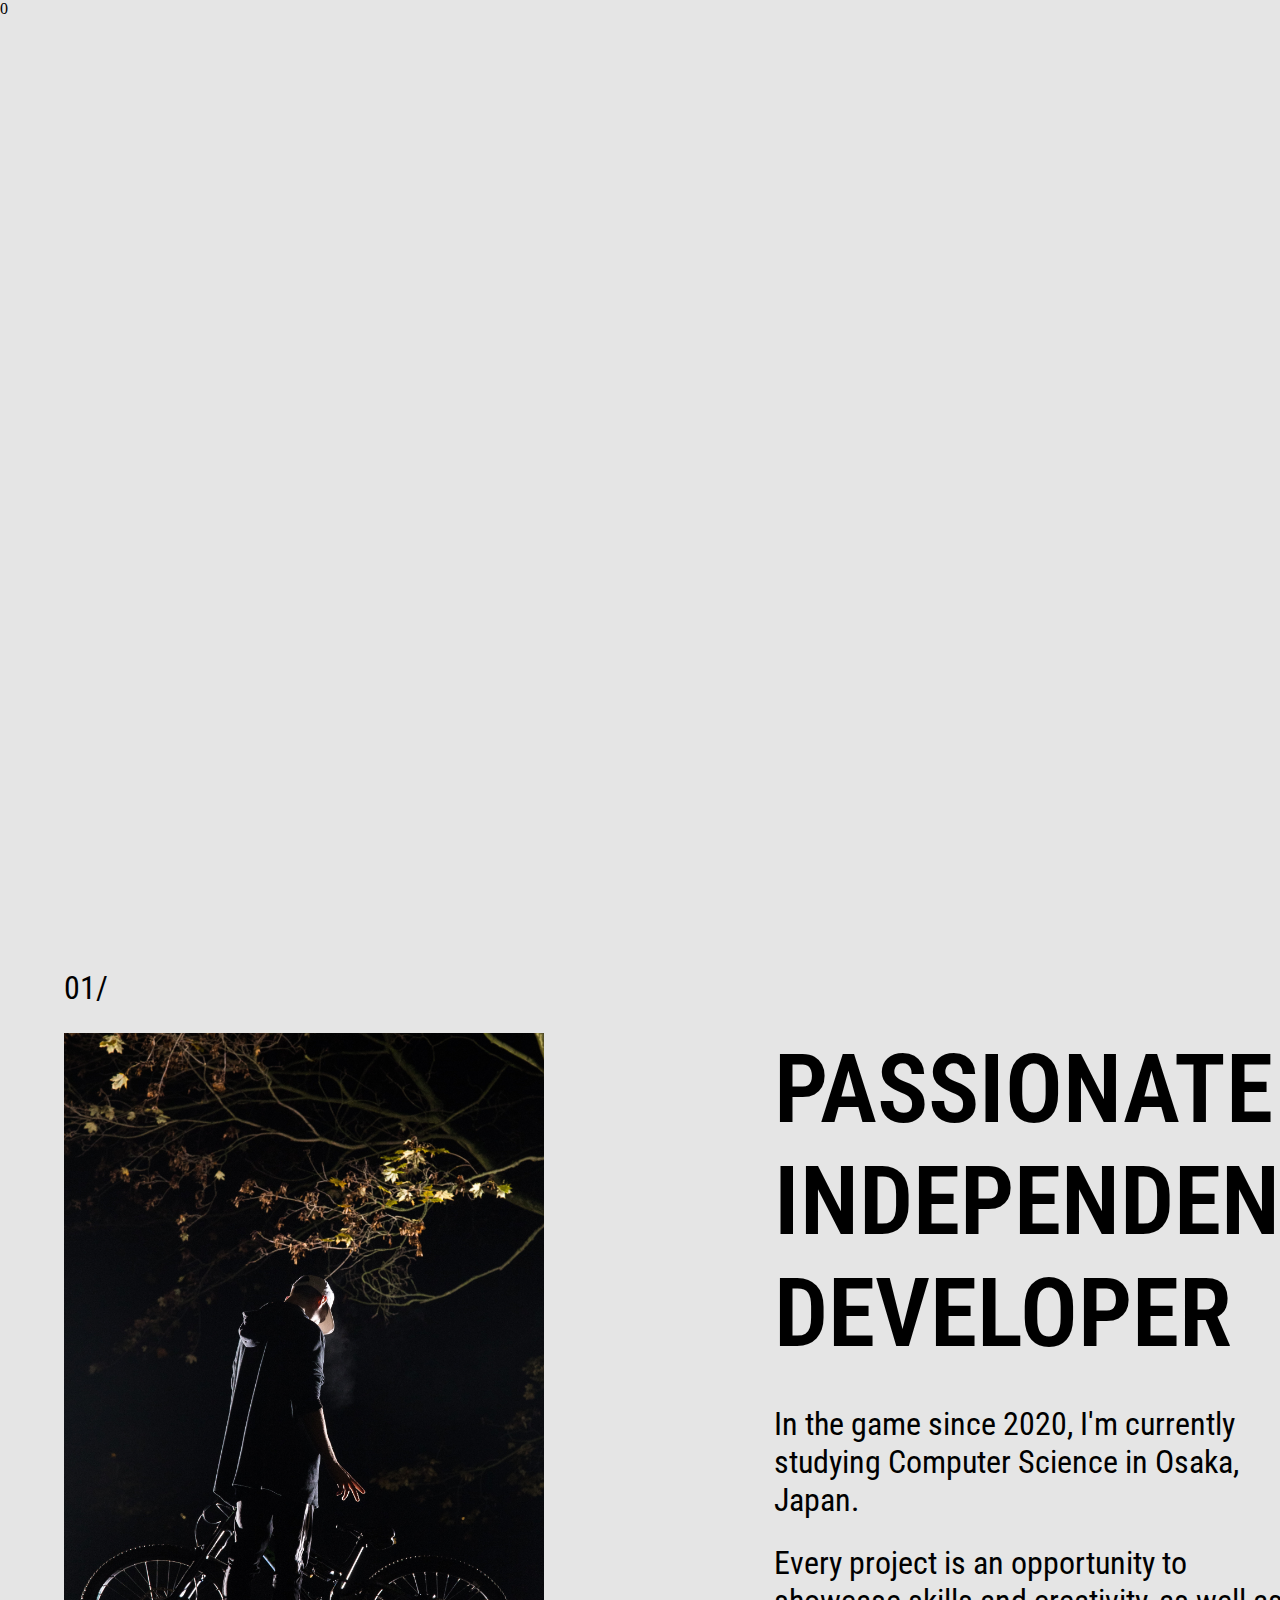
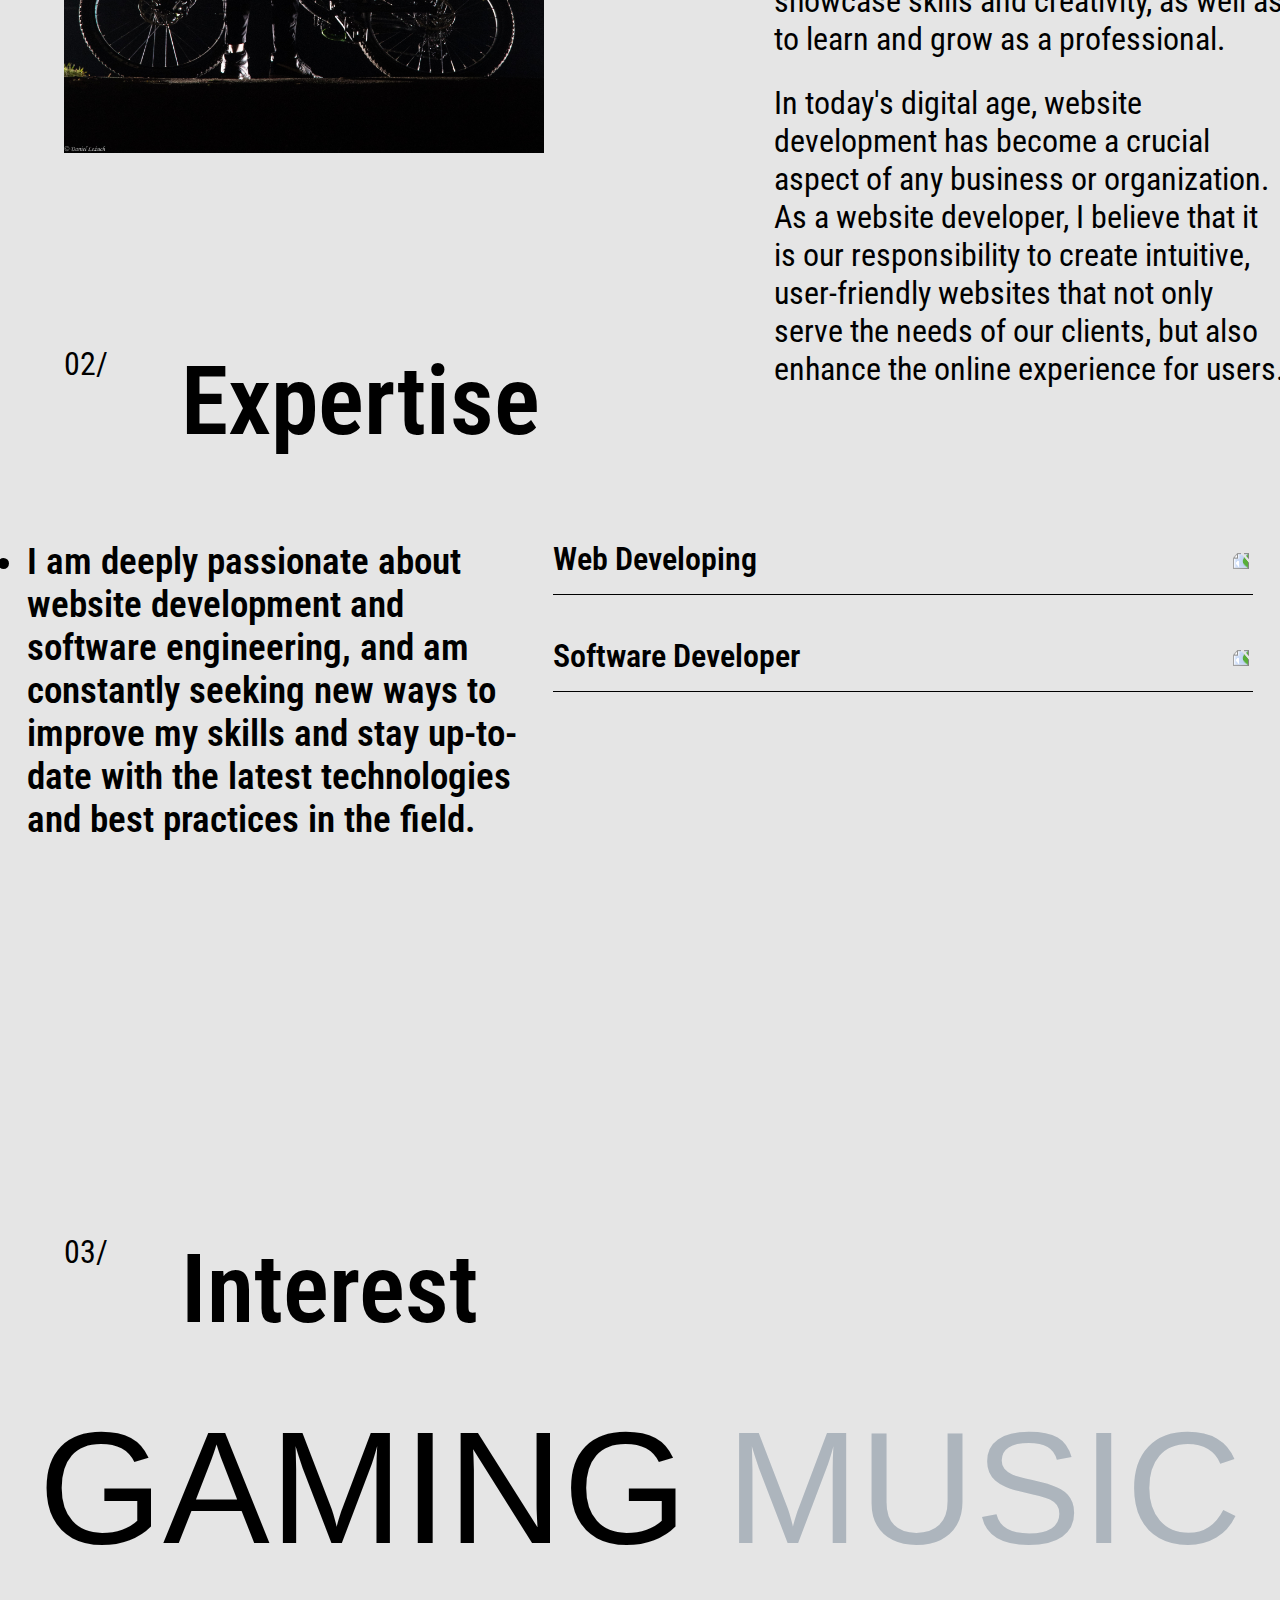
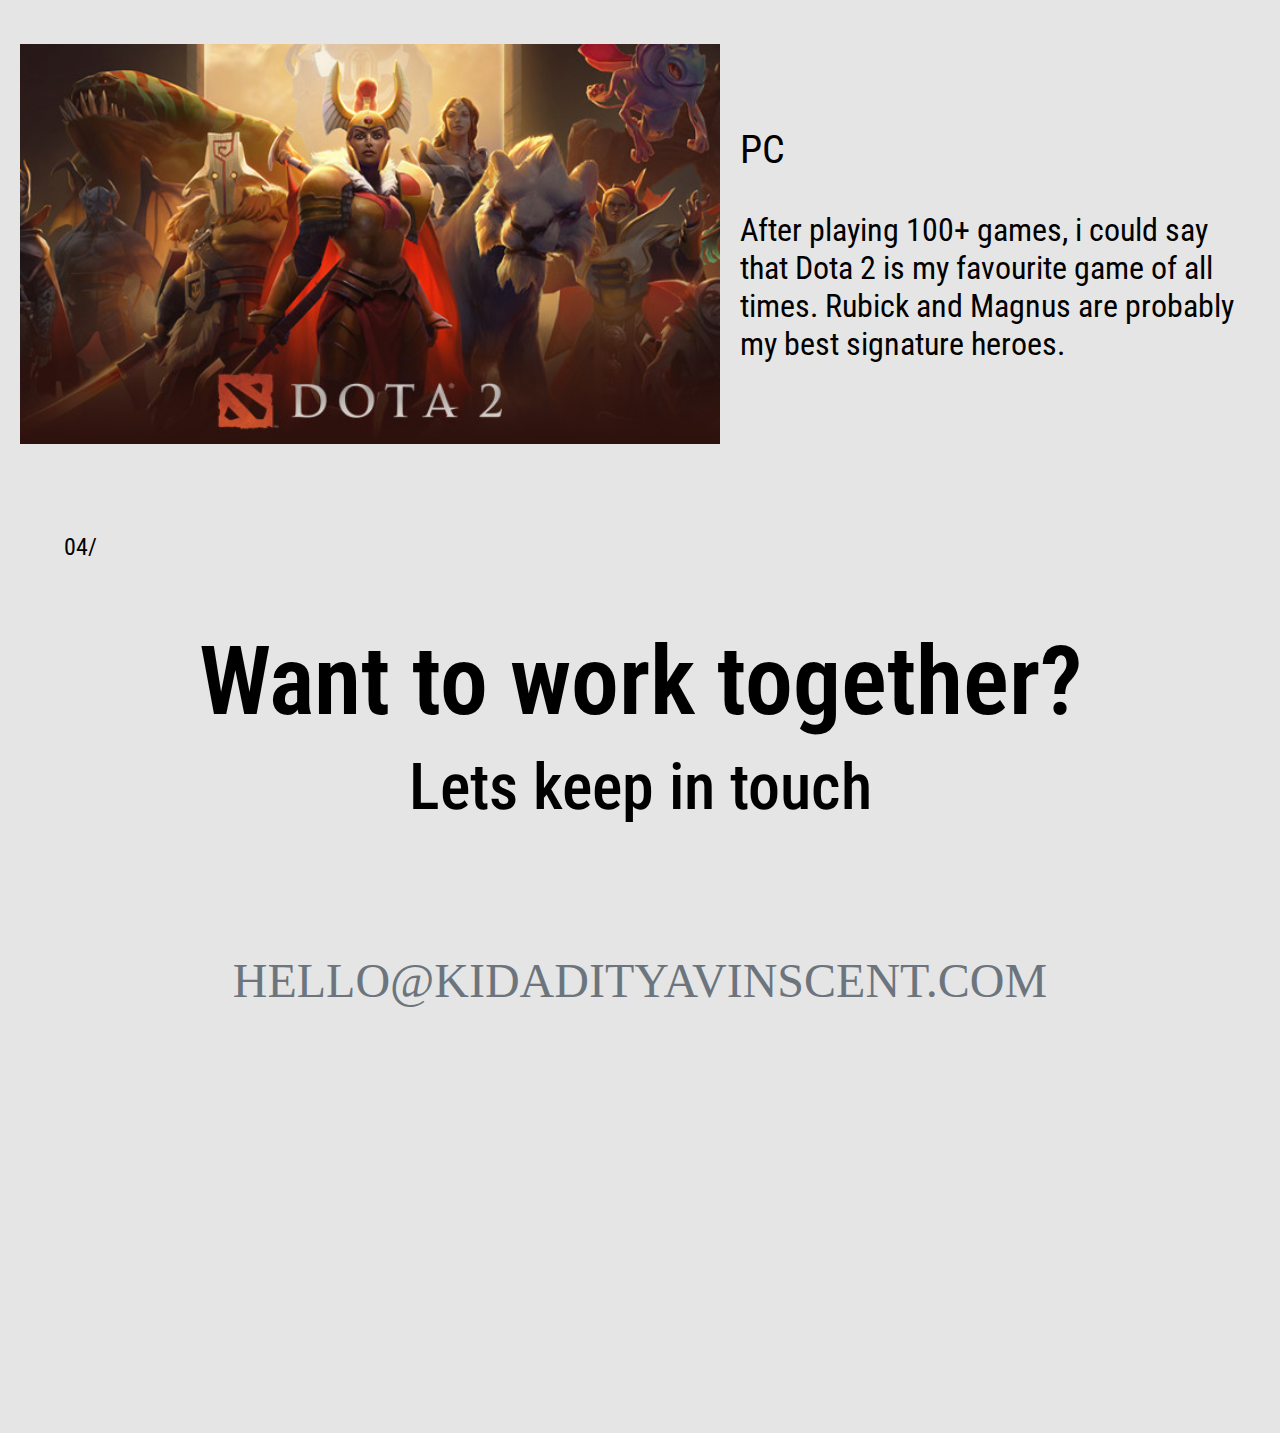
==== commit 7fd6a377: "add :root to all css" ====
--- a/about.html
+++ b/about.html
@@ -67,7 +67,6 @@
         </p>
       </div>
     </section>
-    <img href="./images/progammer.svg" rel="progammer" class="progammer" />
   </section>
   <section class="page-3 pages" id="page-3">
     <h4>02/<br>Skills</h4>
@@ -110,7 +109,6 @@
             </p>
           </div>
         </div>
-        
       </div>
     </section>
   </section>
@@ -148,7 +146,7 @@
     </section>
     <section class="main5">
       <h2>Want to work together?</h2>
-      <h3>Lets keep in touch</h3>
+      <p>Lets keep in touch</p>
       <a onclick="location.href='mailto:vinscentdracoolz@gmail.com'">Hello@KidAdityaVinscent.com</a>
       
     </section>
--- a/stylesheet/about.css
+++ b/stylesheet/about.css
@@ -2,6 +2,31 @@
 @import url('https://fonts.googleapis.com/css2?family=Plus+Jakarta+Sans:ital,wght@0,200;0,300;0,400;0,500;0,600;0,700;0,800;1,200;1,300;1,400;1,500;1,600;1,700;1,800&display=swap');
 @import url('https://fonts.googleapis.com/css2?family=Oswald:wght@300;400;500;600&display=swap');
 
+:root {
+  /* pages font */
+  --fs-h1: clamp(5rem, 8rem, 10rem);
+  --pages: 2rem;
+  --fs-li: 1rem;
+  --fs-600: 6rem;
+  --fs-500: 2.3rem;
+  --fs-300: 2.7rem;
+  --fs-400: 2rem;
+  --fs-200: 1rem;
+  --fs-100: 1rem;
+  
+  /* page-3 */
+  --fs-question: 2rem;
+  --fs-answer: 1.5rem;
+  
+  /* page-4 */
+  --fs-btnTitle: 10rem;
+  --fs-detail: 2.5rem;
+  
+  /* page-5 */
+  --fs-main5: 6rem;
+  --fs-second5: 4rem;
+  --fs-url: 3rem;
+}
 
 @font-face {
     font-family: "icomoon";
@@ -21,7 +46,7 @@
   background-color: #e5e5e5;
 }
 
-/* === page === */
+/* === pages === */
 .pages {
   width: 100%;
   height: 100vh;
@@ -31,7 +56,7 @@
   opacity: 0;
   margin-left: 2%;
   font-family: 'Roboto Condensed', sans-serif;
-  font-size: 2rem;
+  font-size: var(--pages);
 }
 
 /* === page-1 === */
@@ -61,7 +86,7 @@
 .navbar .home a {
   font-family: 'Oswald', sans-serif;
   font-weight: 300;
-  font-size: 2.7rem;
+  font-size: var(--fs-300);
   color: inherit;
   text-decoration: none;
 }
@@ -76,7 +101,7 @@
 .navbar .porto p {
   font-family: 'Oswald', sans-serif;
   font-weight: 100;
-  font-size: 1rem;
+  font-size: var(--fs-100);
 }
 
 .navbar .indonesia {
@@ -97,7 +122,7 @@
 
 h1 {
   font-family: 'Plus Jakarta Sans', sans-serif;
-  font-size: 8rem;
+  font-size: var(--fs-h1);
   line-height: 120px;
   font-weight: 600;
   font-style: italic;
@@ -138,13 +163,13 @@
 
 .navurl li {
   font-family: 'Roboto Condensed', sans-serif;
-  font-size: 1rem;
+  font-size: var(--fs-li);
   color: white;
 }
 
 .navurl li a {
   font-family: 'Roboto Condensed', sans-serif;
-  font-size: 2.3rem;
+  font-size: var(--fs-500);
   font-weight: 500;
   position: relative;
   color: white;
@@ -171,8 +196,8 @@
 
 .navurl .build p {
   font-family: 'Oswald', sans-serif;
-  font-weight: 200;
-  font-size: .8vw;
+  font-weight: 100;
+  font-size: var(--fs-100);
 }
 
 /* footer */
@@ -194,26 +219,15 @@
   overflow: hidden;
 }
 
-.navfoot .footer-one,
-.navfoot .footer-two {
+.navfoot .footer-one {
   text-align: center;
   display: none;
 }
 
-.navfoot > li {
-  font-family: 'Roboto Condensed', sans-serif;
-  font-size: 2rem;
-}
-
-.navfoot .footer-two {
-  position: fixed;
-  bottom: 1rem;
-  width: 100%;
-  font-size: 1.1rem;
-  font-weight: 200;
-  z-index: 1;
-  color: #fff;
-  mix-blend-mode: difference;
+.navfoot li {
+  font-family: 'Roboto Condensed', sans-serif;
+  font-weight: 400;
+  font-size: var(--fs-400);
 }
 
 /* ===page-2=== */
@@ -223,7 +237,7 @@
 
 .page-2 .header p {
   font-family: 'Roboto Condensed', sans-serif;
-  font-size: 1.5rem;
+  font-size: var(--pages);
 }
 
 .main2 {
@@ -249,7 +263,7 @@
 
 .main2 h2 {
   font-family: 'Roboto Condensed', sans-serif;
-  font-size: 6rem;
+  font-size: var(--fs-600);
   font-weight: 600;
   max-width: 40vw;
   margin-bottom: 7%;
@@ -257,15 +271,11 @@
 
 .main2 p {
   font-family: 'Roboto Condensed', sans-serif;
-  font-size: 1.5rem;
+  font-weight: 400;
+  font-size: var(--fs-400);
   max-width: 40vw;
   overflow-wrap: break-word;
   margin-bottom: 5%;
-}
-
-.main2 .progammer {
-  height: 300px;
-  width: 300px;
 }
 
 /* ===page-3=== */
@@ -280,13 +290,13 @@
 
 .page-3 .header p {
   font-family: 'Roboto Condensed', sans-serif;
-  font-size: 1.5rem;
+  font-size: var(--pages);
 }
 
 .page-3 .header h2 {
   font-family: 'Roboto Condensed', sans-serif;
-  font-size: 4rem;
-  font-weight: 500;
+  font-weight: 600;
+  font-size: var(--fs-600);
 }
 
 .page-3 {
@@ -297,8 +307,7 @@
   display: flex;
   flex-direction: row;
   align-items: flex-start;
-  justify-content: center;
-  gap: 20vw;
+  justify-content: space-evenly;
   min-height: 100vh;
   width: 100%;
   margin: 0 auto;
@@ -307,7 +316,7 @@
 .title {
   font-family: 'Roboto Condensed', sans-serif;
   font-weight: 600;
-  font-size: 2.4rem;
+  font-size: var(--fs-500);
   margin: 2rem 0;
   max-width: 500px;
   overflow-wrap: break-word;
@@ -335,7 +344,8 @@
 
 .question h3 {
   font-family: 'Roboto Condensed', sans-serif;
-  font-size: 1.8rem;
+  font-weight: 600;
+  font-size: var(--fs-question);
 }
 
 .question img {
@@ -352,7 +362,7 @@
   font-family: 'Roboto Condensed', sans-serif;
   padding-top: 1rem;
   line-height: 1.6;
-  font-size: 1.4rem;
+  font-size: var(--fs-answer);
 }
 
 .skills.active .answer {
@@ -380,13 +390,13 @@
 
 .page-4 .header p {
   font-family: 'Roboto Condensed', sans-serif;
-  font-size: 1.5rem;
+  font-size: var(--pages);
 }
 
 .page-4 .header h2 {
   font-family: 'Roboto Condensed', sans-serif;
-  font-size: 4rem;
-  font-weight: 500;
+  font-weight: 600;
+  font-size: var(--fs-600);
 }
 
 .main4 .interestCarousel {
@@ -402,7 +412,7 @@
 
 .main4 .interestCarousel > button {
   font-family: 'Roboto Condesend', sans-serif;
-  font-size: 10rem;
+  font-size: var(--fs-btnTitle);
   font-weight: 400;
   background-color: transparent;
   padding: 0;
@@ -445,7 +455,7 @@
 
 .main4 .interestDetail .detailTitle {
   font-family: 'Roboto Condensed', sans-serif;
-  font-size: 2.5rem;
+  font-size: var(--fs-detail);
 }
 
 .main4 .interestDetail p {
@@ -484,22 +494,22 @@
 
 .main5 h2 {
   font-family: 'Roboto Condensed', sans-serif;
-  font-size: 7rem;
+  font-size: var(--fs-main5);
+  font-weight: 600;
+  margin-bottom: 1%;
+}
+
+.main5 p {
+  font-family: 'Roboto Condensed', sans-serif;
+  font-size: var(--fs-second5);
   font-weight: 500;
-  margin-bottom: 1%;
-}
-
-.main5 h3 {
-  font-family: 'Roboto Condensed', sans-serif;
-  font-size: 5rem;
-  font-weight: 300;
   margin-bottom: 10%;
 }
 
 .main5 a {
   margin:0;
   padding:0;
-  font-size:3.5rem;
+  font-size:var(--fs-url);
   text-transform:uppercase;
   position:relative;
   color:#6c757d;
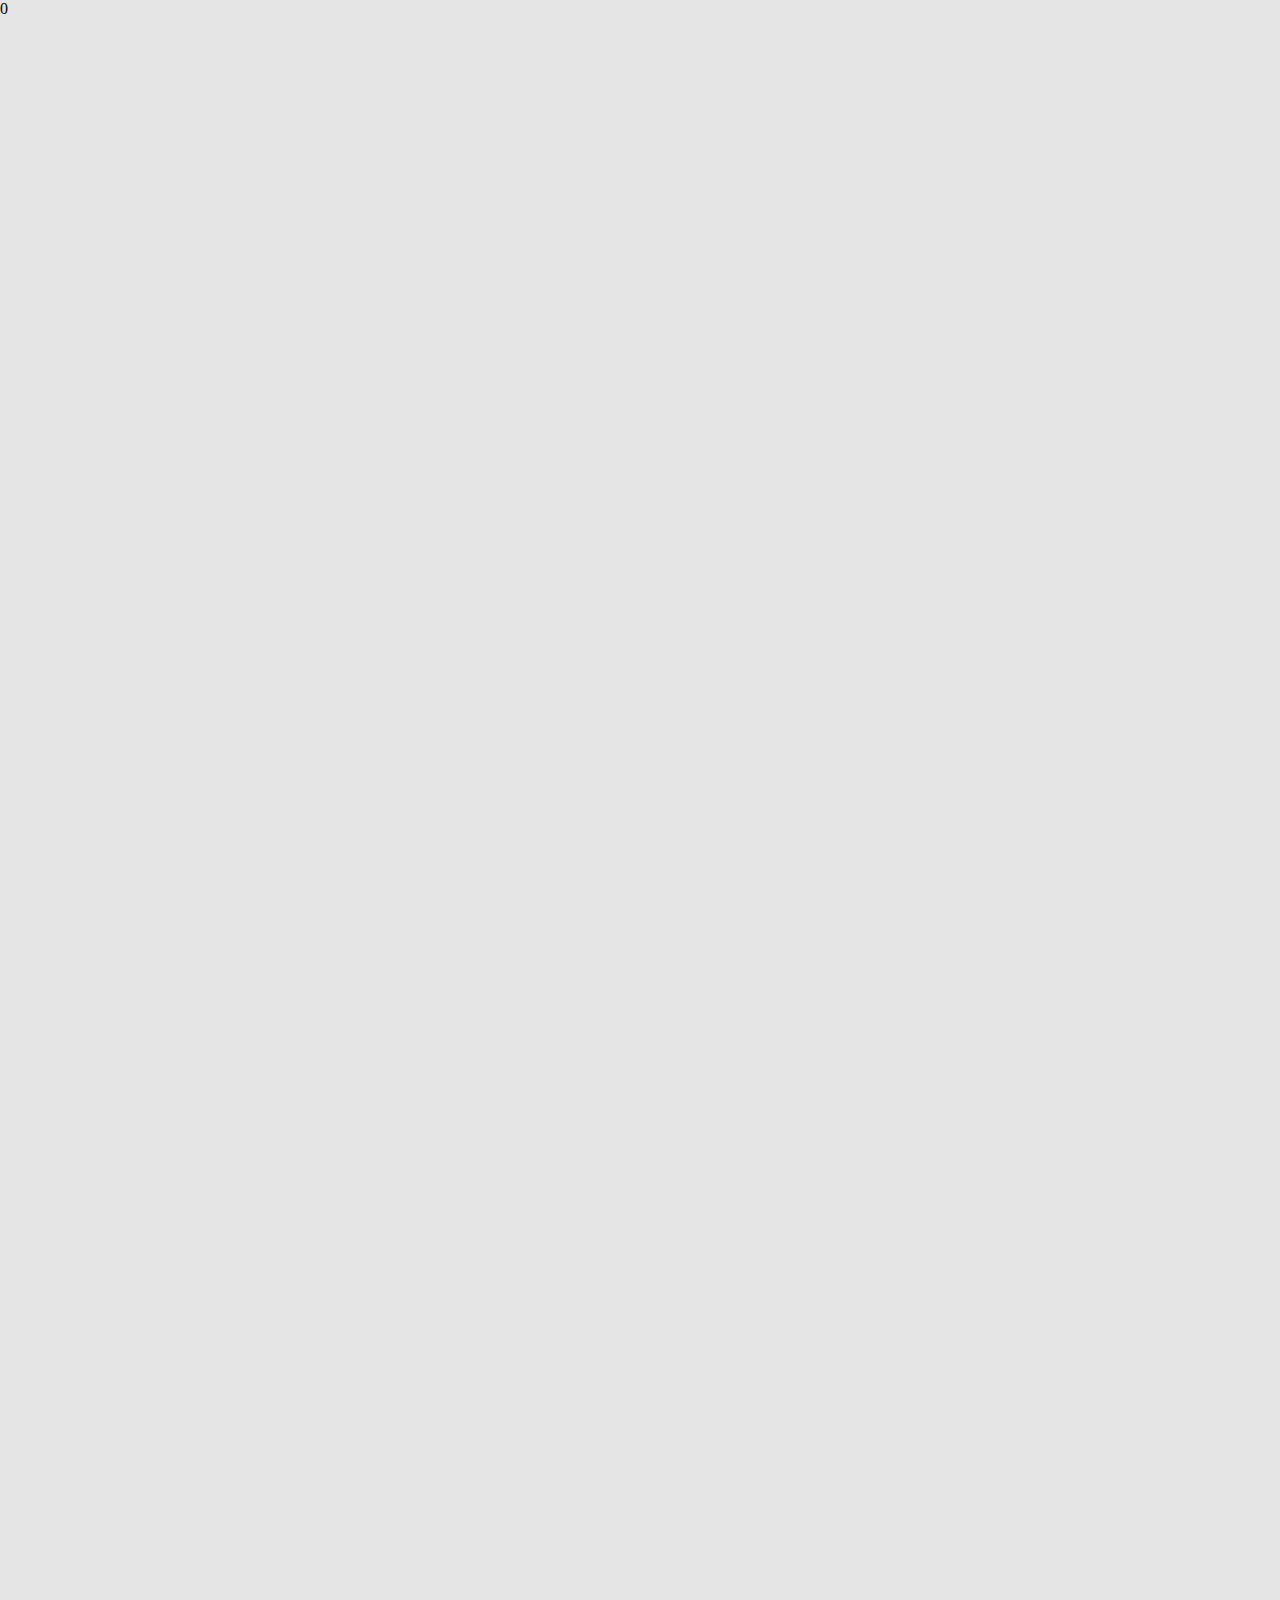
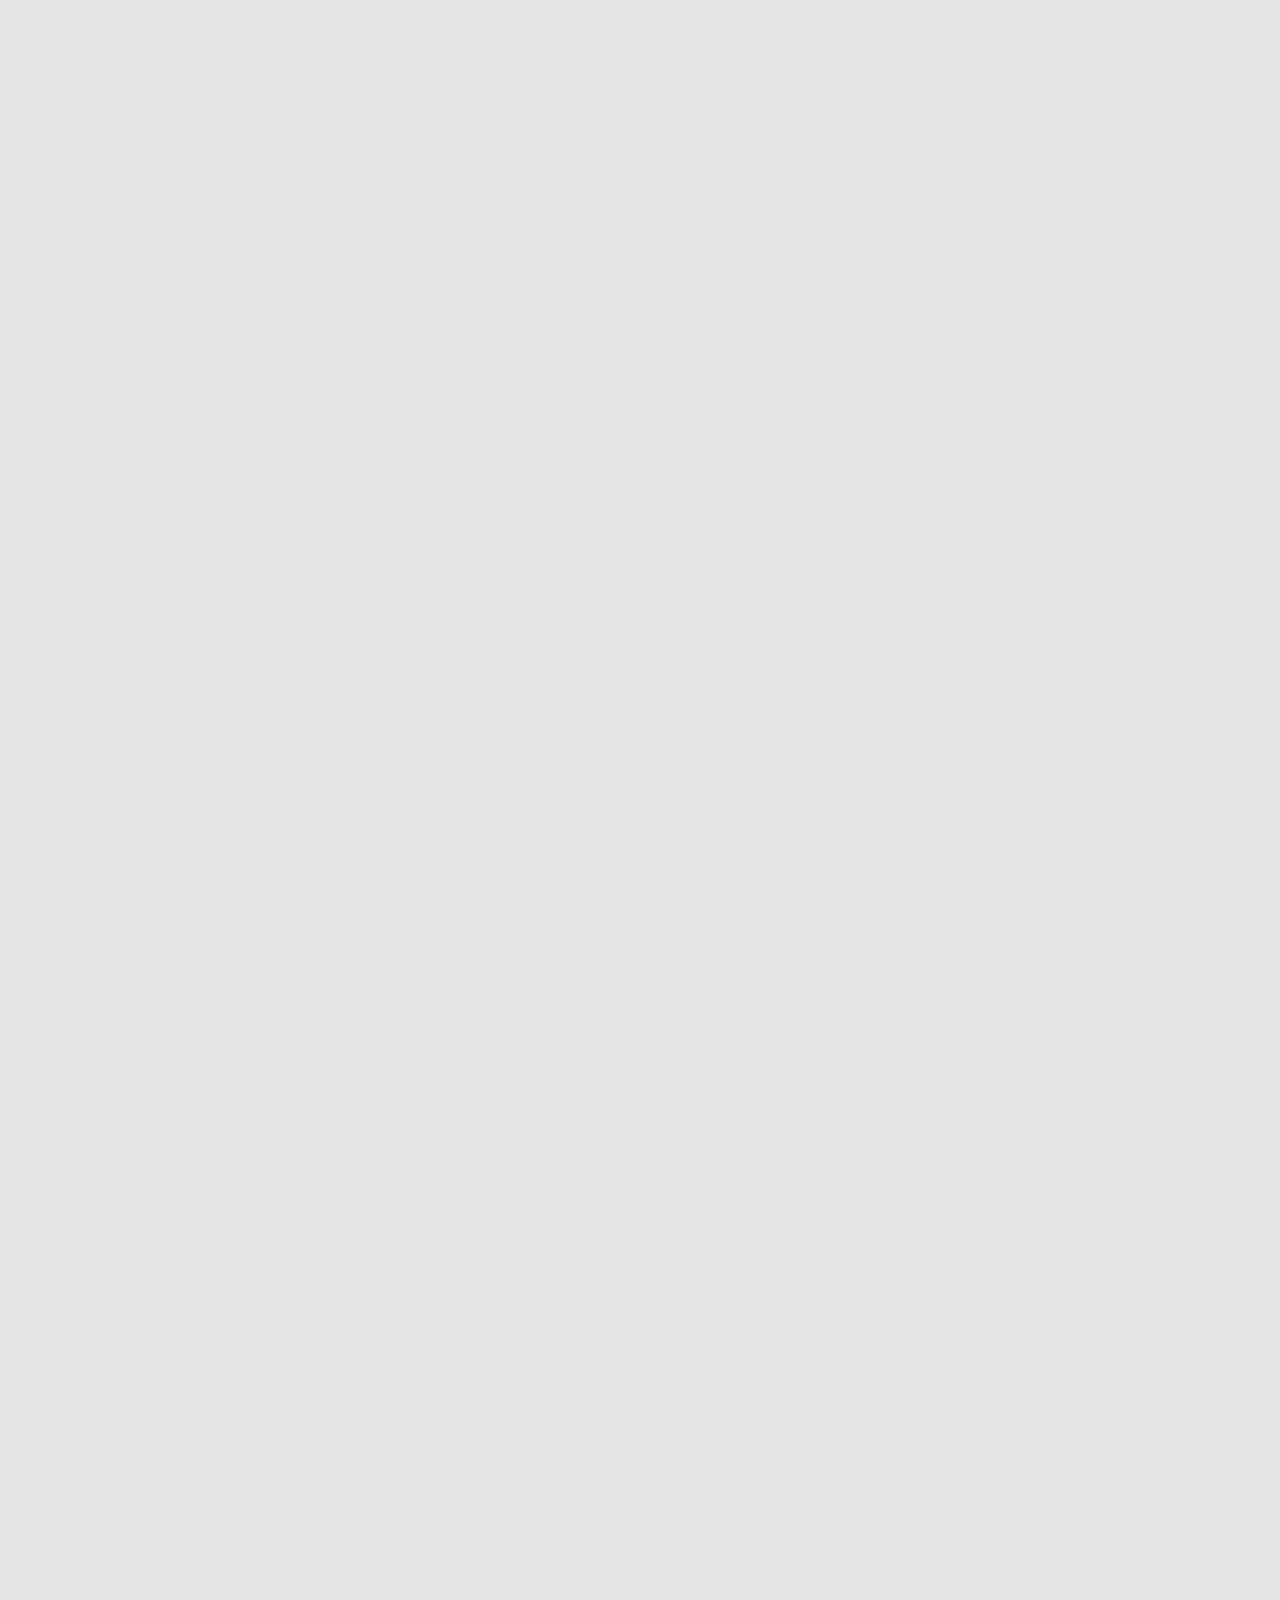
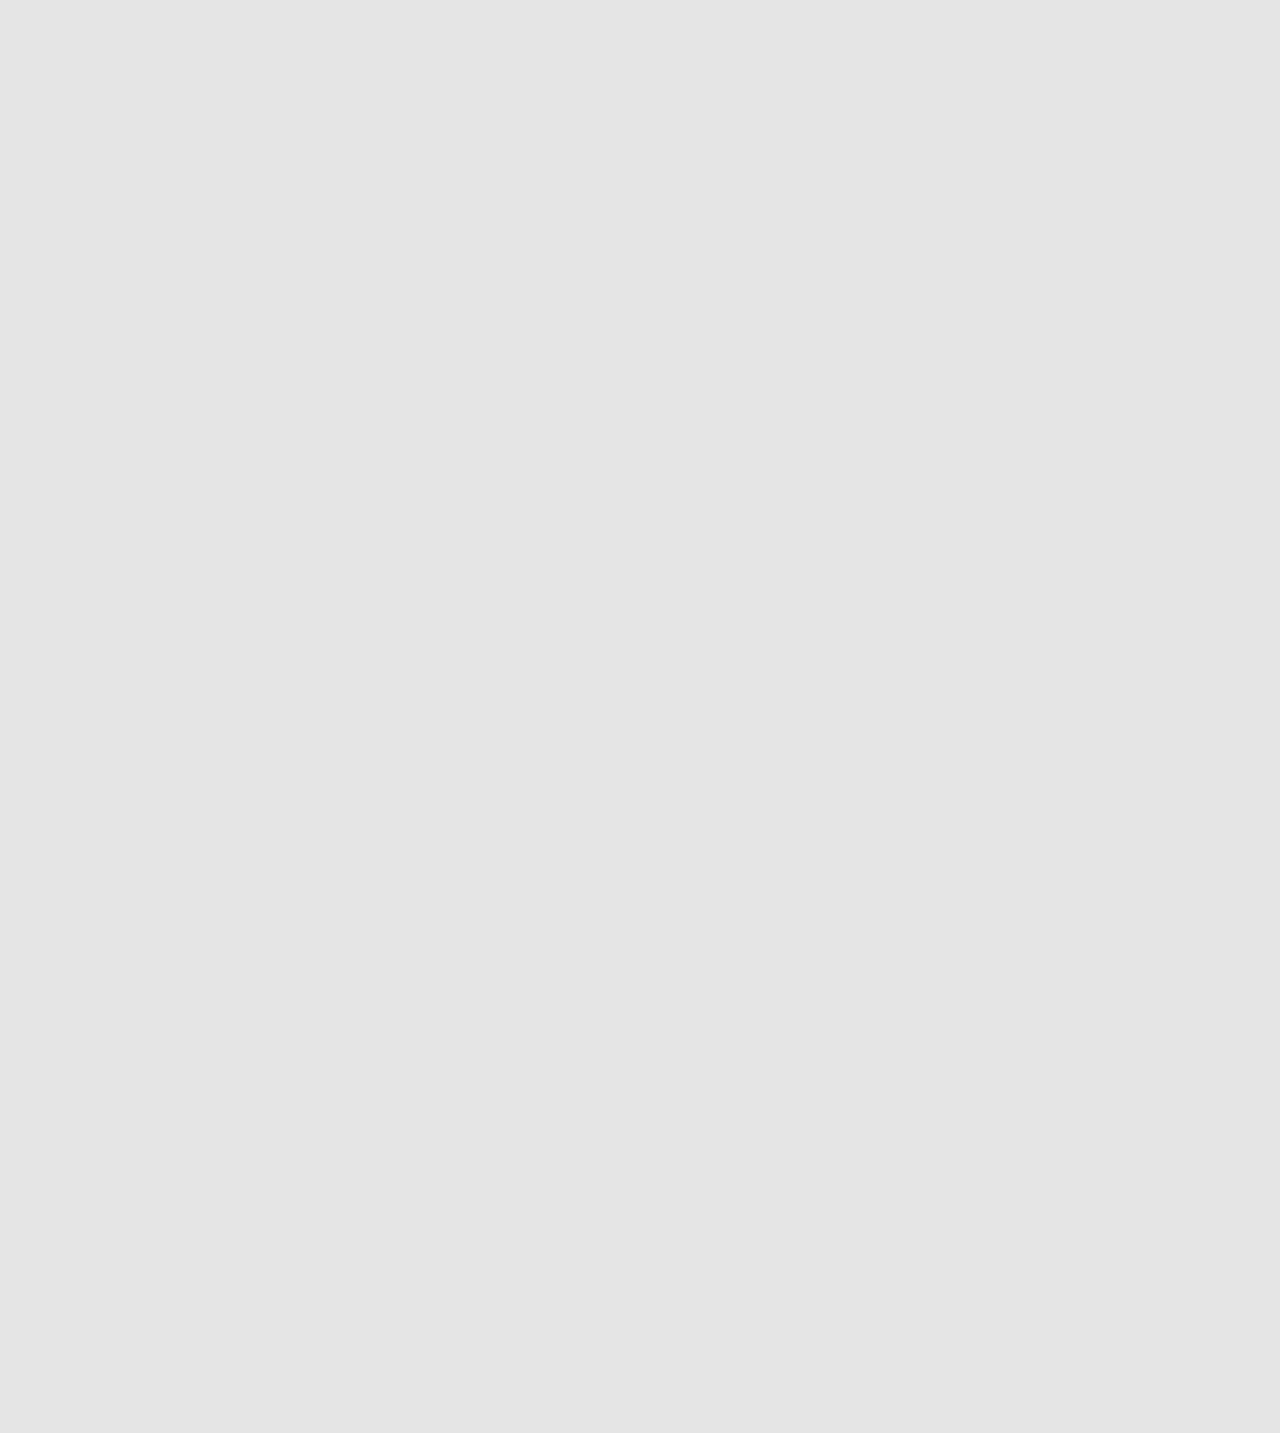
==== commit 15869578: "add parallax effect in about" ====
--- a/about.html
+++ b/about.html
@@ -47,12 +47,12 @@
     </section>
   </section>
   <section class="page-2 pages" id="page-2">
-    <section class="header">
+    <section class="header hidden">
       <p>01/</p>
     </section>
     <section class="main2">
-      <img src="./images/profile.jpg" alt="profile">
-      <div class="description">
+      <img src="./images/profile.jpg" alt="profile" class="hidden">
+      <div class="description hidden">
         <h2>PASSIONATE INDEPENDENT DEVELOPER</h2>
         <p>
           In the game since 2020, I'm currently studying Computer Science in Osaka, Japan.
@@ -69,13 +69,12 @@
     </section>
   </section>
   <section class="page-3 pages" id="page-3">
-    <h4>02/<br>Skills</h4>
-    <section class="header">
+    <section class="header hidden">
       <p>02/</p>
       <h2>Expertise</h2>
     </section>
     <section class="main3">
-      <h2 class="title">
+      <h2 class="title hidden">
         <ul>
           <li>
             I am deeply passionate about website development and software engineering, 
@@ -84,7 +83,7 @@
           </li>
         </ul>
       </h2>
-      <div class="skillsShowcase">
+      <div class="skillsShowcase hidden">
         <div class="skills">
           <div class="question">
             <h3>Web Developing</h3>
@@ -113,17 +112,17 @@
     </section>
   </section>
   <section class="page-4 pages" id="page-4">
-    <section class="header">
+    <section class="header hidden">
       <p>03/</p>
       <h2>Interest</h2>
     </section>
     <section class="main4">
-      <div class="interestCarousel">
+      <div class="interestCarousel hidden">
         <!-- carousel1 -->
         <button class="game" style="color: black;">GAMING</button>
         <button class="music">MUSIC</button>
       </div>
-      <div class="interestDetail gamingDetail">
+      <div class="interestDetail gamingDetail hidden">
         <img src="./images/dota.jpg" alt="dota">
         <p>
           <span class="detailTitle">PC</span><br><br>
@@ -141,10 +140,10 @@
     </section>
   </section>
   <section class="page-5 pages" id="page-5">
-    <section class="header">
+    <section class="header hidden">
       <p>04/</p>
     </section>
-    <section class="main5">
+    <section class="main5 hidden">
       <h2>Want to work together?</h2>
       <p>Lets keep in touch</p>
       <a onclick="location.href='mailto:vinscentdracoolz@gmail.com'">Hello@KidAdityaVinscent.com</a>
--- a/stylesheet/about.css
+++ b/stylesheet/about.css
@@ -295,7 +295,7 @@
 
 .page-3 .header h2 {
   font-family: 'Roboto Condensed', sans-serif;
-  font-weight: 600;
+  font-weight: 300;
   font-size: var(--fs-600);
 }
 
@@ -395,7 +395,7 @@
 
 .page-4 .header h2 {
   font-family: 'Roboto Condensed', sans-serif;
-  font-weight: 600;
+  font-weight: 300;
   font-size: var(--fs-600);
 }
 
@@ -535,7 +535,30 @@
 /* === responsive === */
 /* 1200px */
 @media (max-width: 1200px) {
-  
+  :root {
+    /* pages font */
+    --pages: 2rem;
+    --fs-li: 1rem;
+    --fs-li: .8rem;
+    --fs-500: 2.1rem;
+    --fs-400: 1.7rem;
+    --fs-300: 2rem;
+    --fs-200: .9rem;
+    --fs-100: .9rem;
+    
+    /* page-3 */
+    --fs-question: 2rem;
+    --fs-answer: 1.5rem;
+    
+    /* page-4 */
+    --fs-btnTitle: 10rem;
+    --fs-detail: 2.5rem;
+    
+    /* page-5 */
+    --fs-main5: 6rem;
+    --fs-second5: 4rem;
+    --fs-url: 3rem;
+  }
 }
 
 /* 768px */
@@ -612,3 +635,18 @@
     transform: translateY(0px);
   }
 }
+
+/* paralax effect */
+.hidden {
+  opacity: 0;
+  transition: all 0.4s ease-in;
+}
+
+.show {
+  opacity: 1;
+}
+
+/* ==== scrollbar ==== */
+*::-webkit-scrollbar {
+  display: none; /* for Chrome, Safari, and Opera */
+}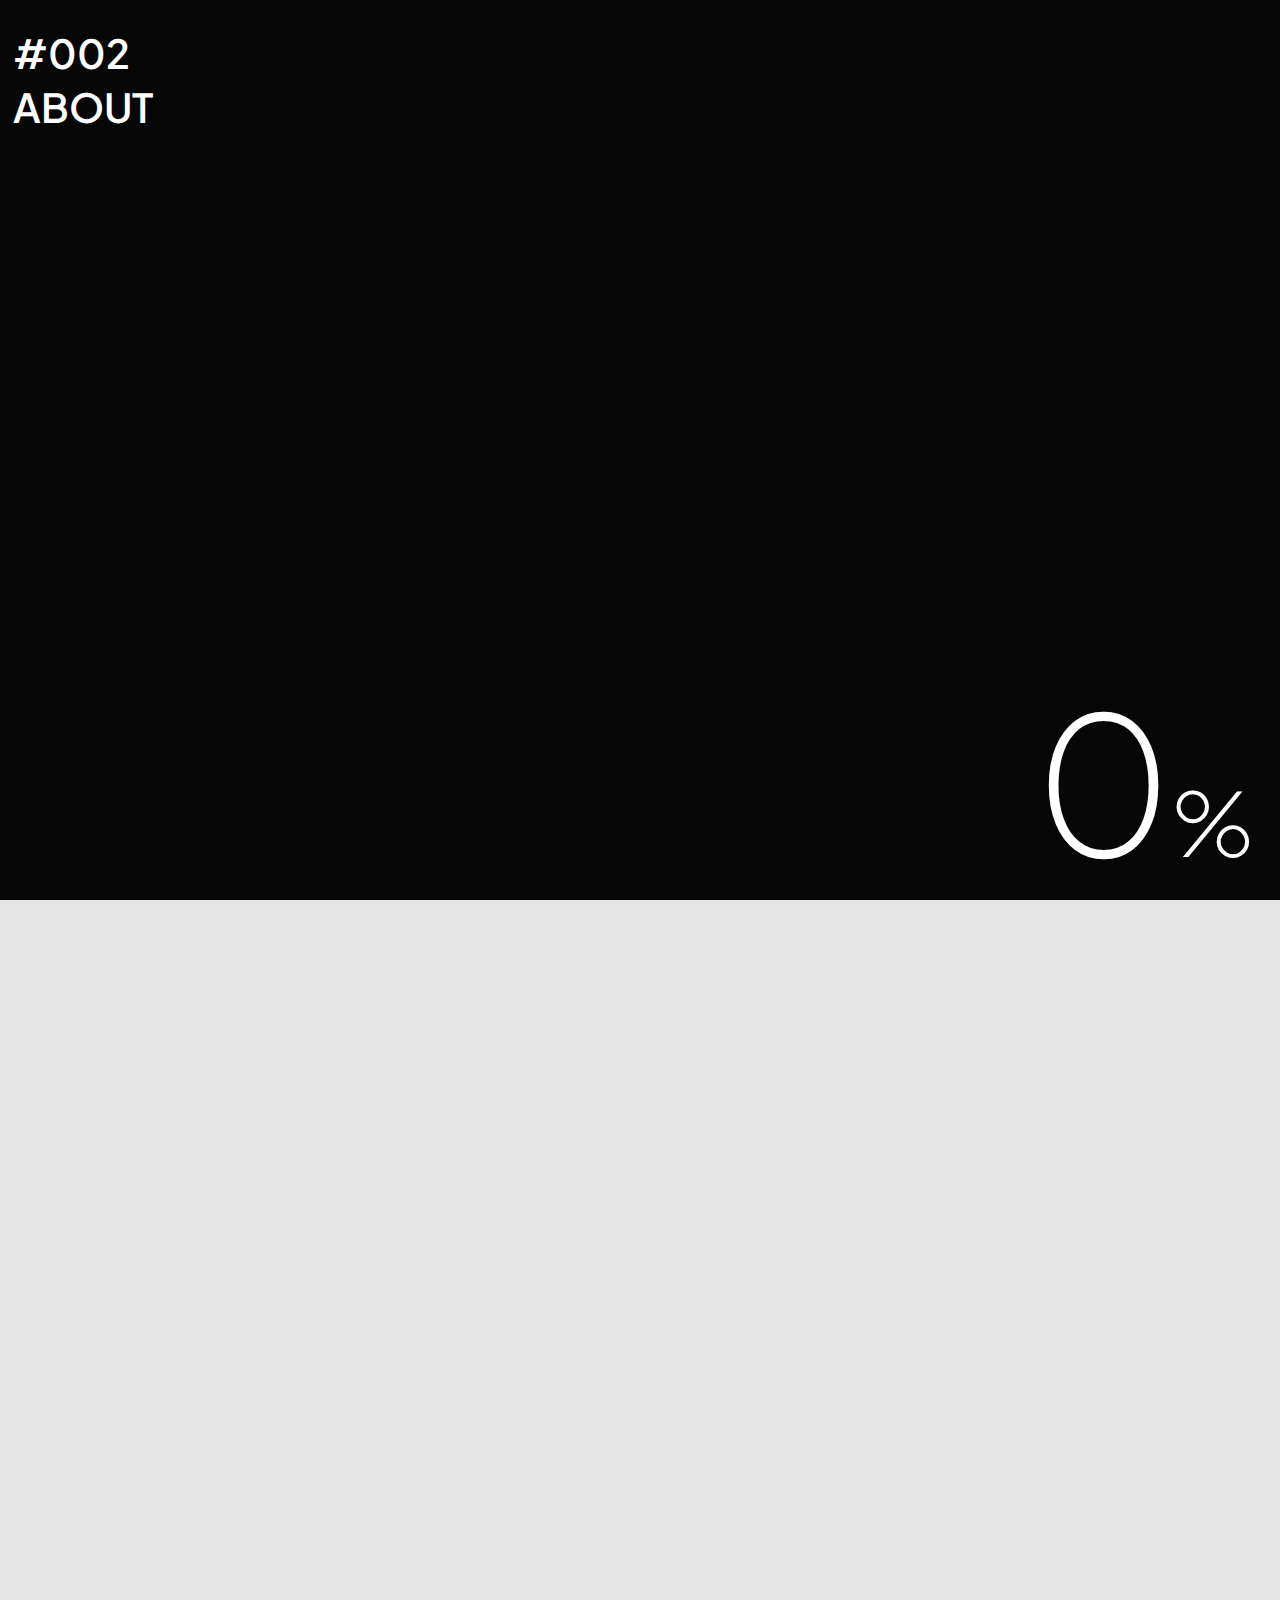
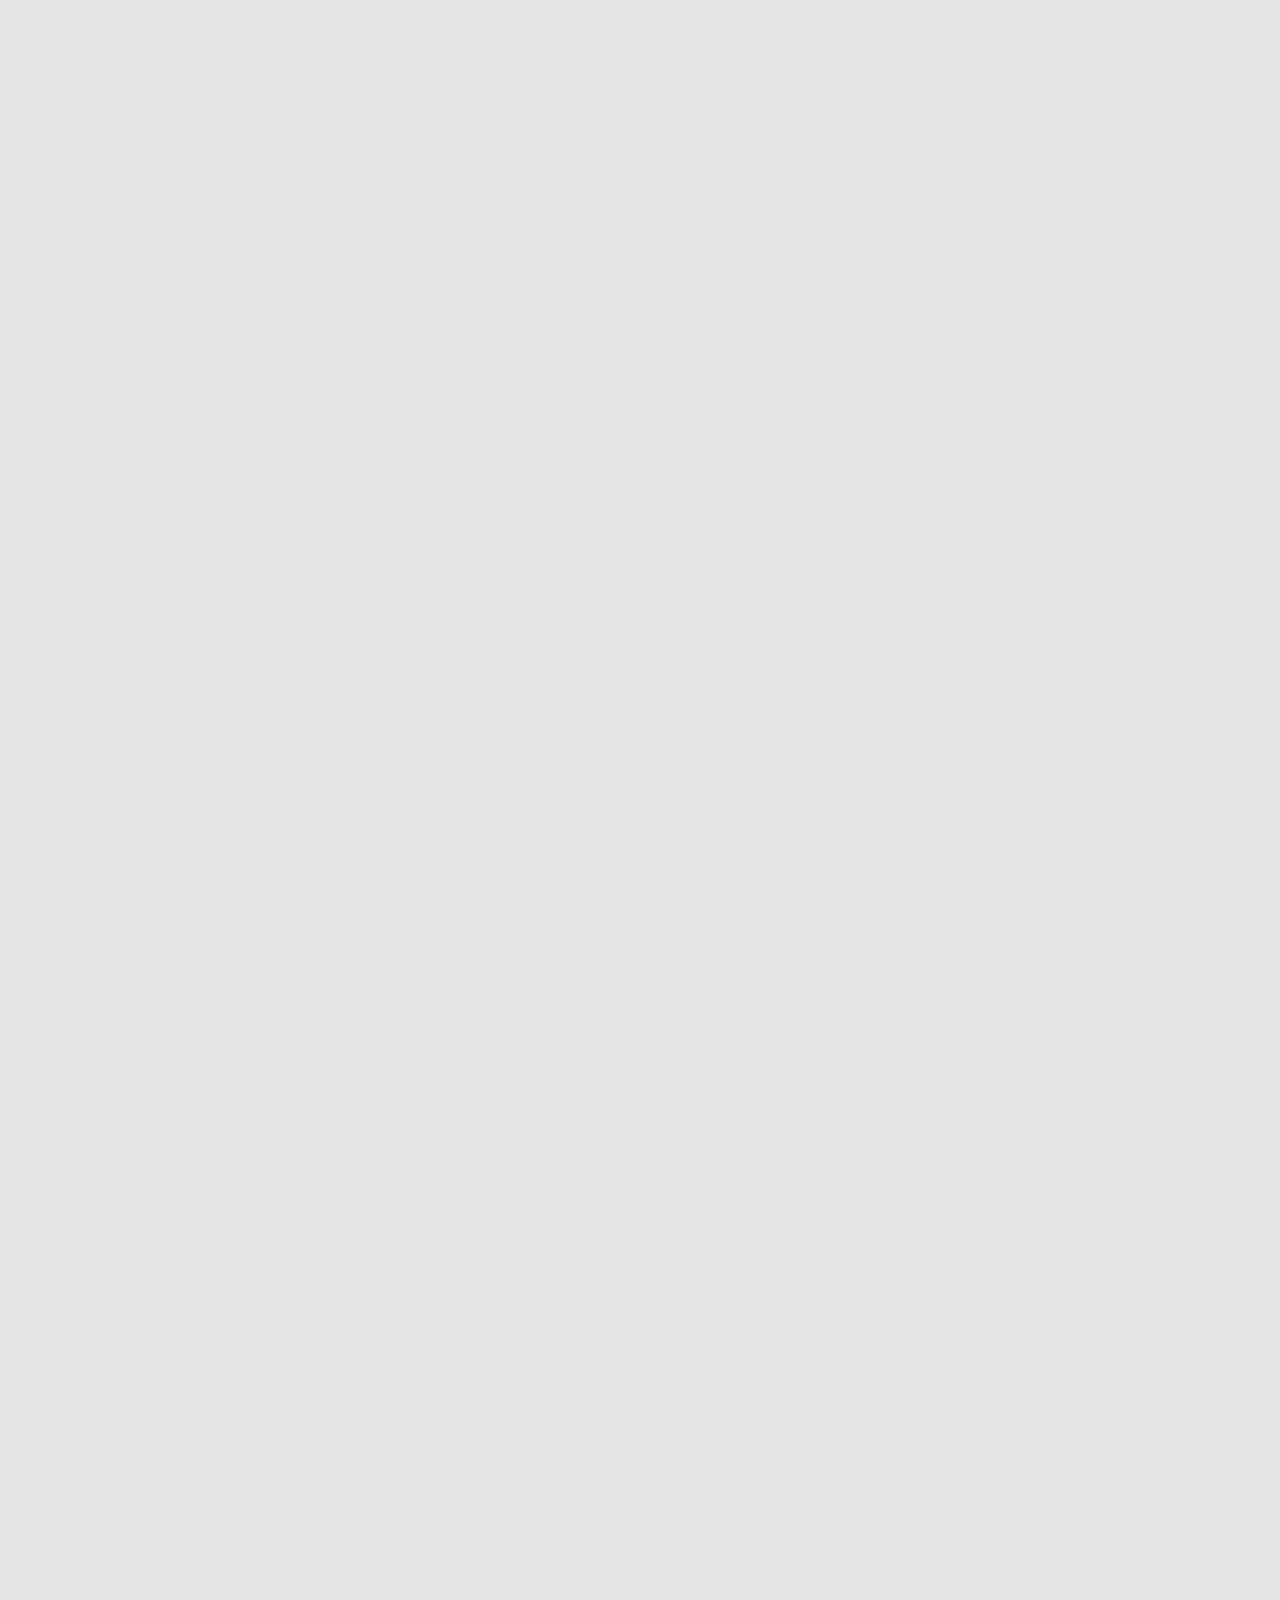
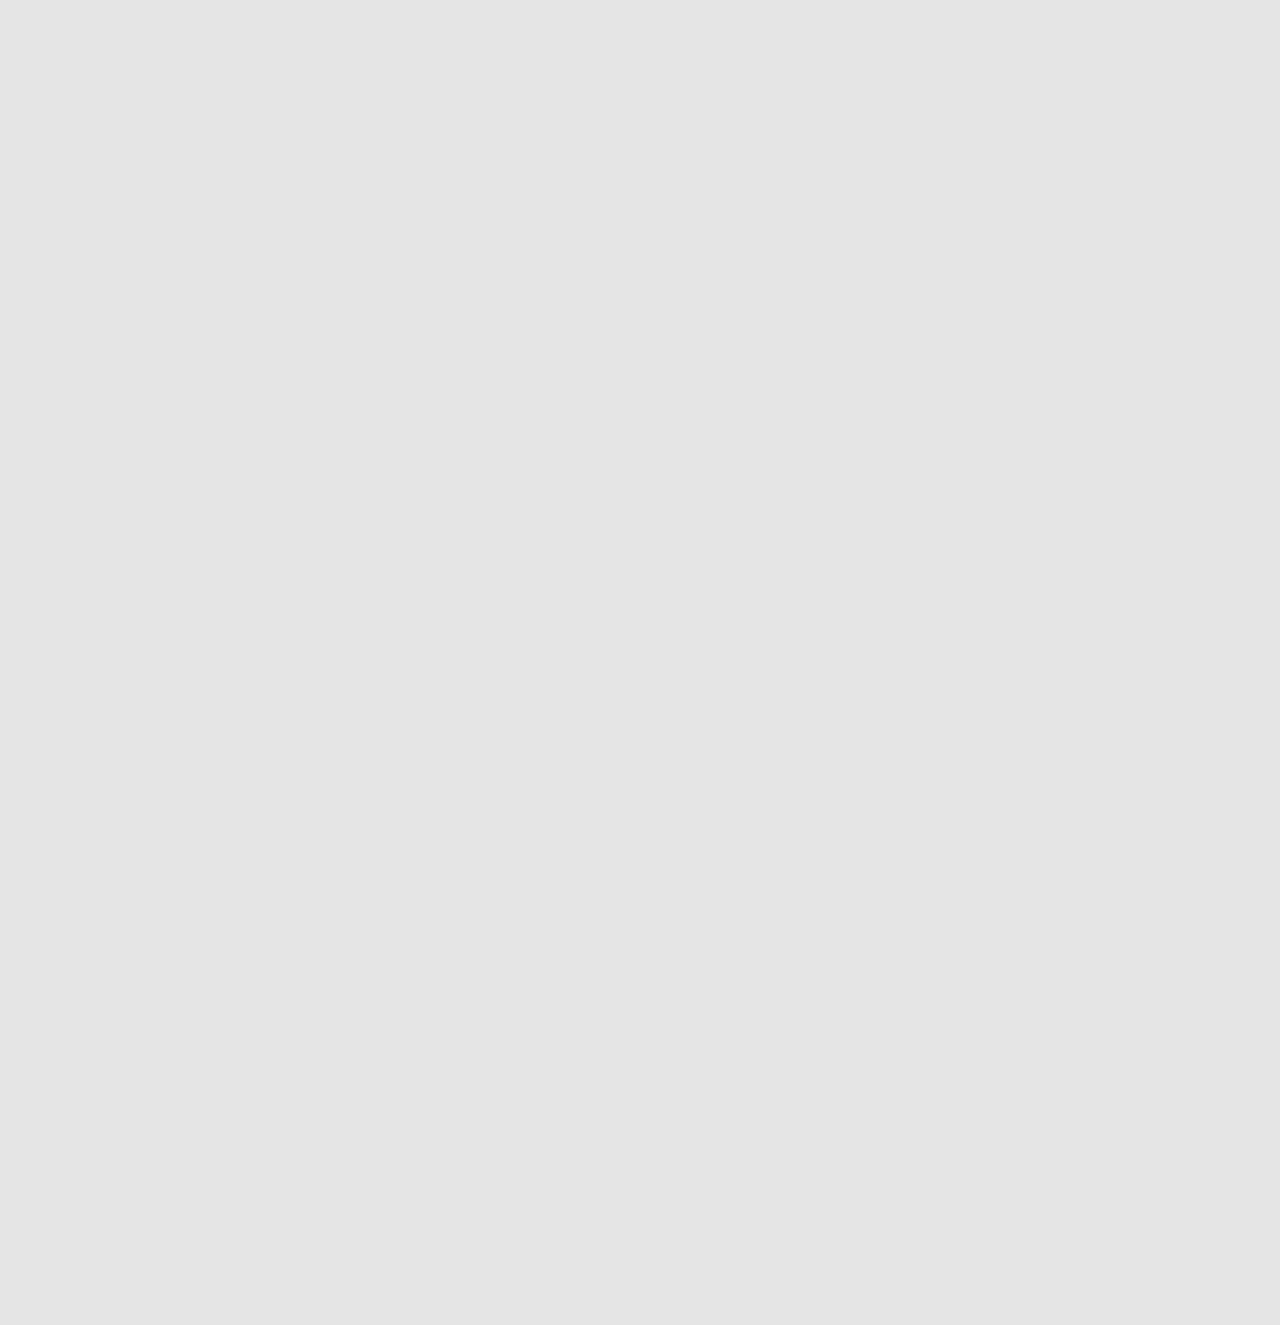
==== commit b3f2d732: "add awards and projects" ====
--- a/about.html
+++ b/about.html
@@ -51,7 +51,7 @@
       <p>01/</p>
     </section>
     <section class="main2">
-      <img src="./images/profile.jpg" alt="profile" class="hidden">
+      <img src="./images/kid.jpg" alt="profile" class="hidden">
       <div class="description hidden">
         <h2>PASSIONATE INDEPENDENT DEVELOPER</h2>
         <p>
@@ -142,12 +142,21 @@
   <section class="page-5 pages" id="page-5">
     <section class="header hidden">
       <p>04/</p>
+      <h2>Awards</h2>
     </section>
-    <section class="main5 hidden">
-      <h2>Want to work together?</h2>
-      <p>Lets keep in touch</p>
-      <a onclick="location.href='mailto:vinscentdracoolz@gmail.com'">Hello@KidAdityaVinscent.com</a>
-      
+    <section class="main5">
+      <img src="./images/award.jpg" alt="award" class="hidden">
+      <div class="description hidden">
+        <h2>ECC EXPO 2023</h2>
+        <p>
+          Award of Excellence
+        </p>
+        <p>
+          Our group's innovative project named <i onclick="window.open('https://piyomiru.yumekiti.net/')"><u>Piyomiru</u></i> aimed at preventing children from being left on buses 
+          received well-deserved recognition through an awards of excellence from the school, 
+          highlighting our commitment to the SDGs and making a positive impact on society.
+        </p>
+      </div>
     </section>
   </section>
   <!-- javascript -->
--- a/stylesheet/about.css
+++ b/stylesheet/about.css
@@ -67,9 +67,8 @@
 
 .navbar {
   display: flex;
-  justify-content: center;
+  justify-content: space-between;
   align-items: center;
-  gap: 41.5%;
   position: fixed;
   top: 1.3rem;
   width: 100%;
@@ -249,8 +248,15 @@
 }
 
 .main2 img {
+  filter: grayscale(80%);
   max-width: 40vw;
   max-height: 80vh;
+  transition: filter 0.4s ease-in-out;
+}
+
+.main2 img:hover,
+.main2 img:active {
+  filter: grayscale(0);
 }
 
 .main2 .description {
@@ -279,6 +285,10 @@
 }
 
 /* ===page-3=== */
+.page-3 {
+  margin-top: 5%;
+}
+
 .page-3 .header {
   display: flex;
   justify-content: flex-start;
@@ -297,10 +307,6 @@
   font-family: 'Roboto Condensed', sans-serif;
   font-weight: 300;
   font-size: var(--fs-600);
-}
-
-.page-3 {
-  margin-bottom: 5%;
 }
 
 .main3 {
@@ -460,7 +466,7 @@
 
 .main4 .interestDetail p {
   font-family: 'Roboto Condensed', sans-serif;
-  font-size: 2rem;
+  font-size: var(--fs-detail);
   max-width: 520px;
   overflow-wrap: break-word;
 }
@@ -475,60 +481,80 @@
 }
 
 /* ===page-5=== */
+#page-5 {
+  height: 90vh;
+}
+
 .page-5 .header {
+  display: flex;
+  justify-content: flex-start;
+  align-items: flex-start;
+  gap: 6%;
   margin-left: 5%;
+  margin-bottom: 4%;
 }
 
 .page-5 .header p {
   font-family: 'Roboto Condensed', sans-serif;
-  font-size: 1.5rem;
+  font-size: var(--pages);
+}
+
+.page-5 .header h2 {
+  font-family: 'Roboto Condensed', sans-serif;
+  font-weight: 300;
+  font-size: var(--fs-600);
 }
 
 .main5 {
   display: flex;
+  justify-content: flex-start;
+  align-items: flex-start;
+  gap: 15%;
+  margin: 2% 5%;
+}
+
+.main5 img {
+  max-width: 40vw;
+  max-height: 80vh;
+}
+
+.main5 .description {
+  display: flex;
   flex-direction: column;
-  justify-content: center;
-  align-items: center;
-  margin-top: 5%;
+  justify-content: flex-start;
+  align-items: flex-start;
+  margin-bottom: 10%;
 }
 
 .main5 h2 {
   font-family: 'Roboto Condensed', sans-serif;
-  font-size: var(--fs-main5);
+  font-size: var(--fs-600);
   font-weight: 600;
-  margin-bottom: 1%;
+  max-width: 40vw;
+  margin-bottom: 7%;
 }
 
 .main5 p {
   font-family: 'Roboto Condensed', sans-serif;
-  font-size: var(--fs-second5);
-  font-weight: 500;
-  margin-bottom: 10%;
-}
-
-.main5 a {
-  margin:0;
-  padding:0;
-  font-size:var(--fs-url);
-  text-transform:uppercase;
-  position:relative;
-  color:#6c757d;
-}
-
-.main5 a:before {
-  content:"H͟E͟L͟L͟O͟@͟K͟I͟D͟A͟D͟I͟T͟Y͟A͟V͟I͟N͟S͟C͟E͟N͟T͟.͟C͟O͟M͟";
-  position:absolute;
-  color:black;
-  top:0;
-  left:0;
-  width:0%;
-  overflow:hidden;
-  transition:all 0.5s;
-}
-
-.main5 a:hover:before {
-  width:100%;
-  cursor: crosshair;
+  font-weight: 400;
+  font-size: var(--fs-400);
+  max-width: 40vw;
+  overflow-wrap: break-word;
+  margin-bottom: 5%;
+}
+
+.main5 i {
+  box-shadow: inset 0 0 0 0 #fff44f;
+  color: #25a5ec;
+  margin: 0 -.25rem;
+  padding: 0 .25rem;
+  transition: color .3s ease-in-out, box-shadow .3s ease-in-out;
+}
+
+.main5 i:hover {
+  box-shadow: inset 120px 0 0 0 #fff44f;
+  color: black;
+  cursor: pointer;
 }
 
 
@@ -541,34 +567,179 @@
     --fs-li: 1rem;
     --fs-li: .8rem;
     --fs-500: 2.1rem;
-    --fs-400: 1.7rem;
-    --fs-300: 2rem;
+    --fs-400: 1.5rem;
+    --fs-300: 1.8rem;
     --fs-200: .9rem;
     --fs-100: .9rem;
     
     /* page-3 */
-    --fs-question: 2rem;
-    --fs-answer: 1.5rem;
+    --fs-question: 1.8rem;
+    --fs-answer: 1.3rem;
     
     /* page-4 */
-    --fs-btnTitle: 10rem;
-    --fs-detail: 2.5rem;
+    --fs-btnTitle: 8rem;
+    --fs-detail: 2rem;
     
     /* page-5 */
     --fs-main5: 6rem;
     --fs-second5: 4rem;
     --fs-url: 3rem;
   }
+
+  .main3 {
+    flex-direction: column;
+    justify-content: center;
+    width: auto;
+    margin-left: 8%;
+    min-height: 0;
+  }
+
+  .main4 .interestDetail {
+    justify-content: center;
+    gap: 3rem;
+    margin-left: 5%;
+  }
+
+  .main4 .interestDetail img {
+    width: 600px;
+    height: 350px;
+  }
+}
+
+/* 1024 */
+@media (max-width: 1024px) {
+  :root {
+    /* pages font */
+    --pages: 1.8rem;
+    --fs-li: .9rem;
+    --fs-li: .8rem;
+    --fs-500: 1.4rem;
+    --fs-400: 1.5rem;
+    --fs-300: 1.8rem;
+    --fs-200: .8rem;
+    --fs-100: .8rem;
+    
+    /* page-3 */
+    --fs-question: 1.4rem;
+    --fs-answer: 1.1rem;
+    
+    /* page-4 */
+    --fs-btnTitle: 6rem;
+    --fs-detail: 1.3rem;
+    
+    /* page-5 */
+    --fs-main5: 4rem;
+    --fs-second5: 2.3rem;
+    --fs-url: 2rem;
+  }
+
+  .main4 .interestDetail {
+    flex-direction: column;
+    gap: 2rem;
+  }
 }
 
 /* 768px */
 @media (max-width: 768px) {
-  
+  :root {
+    /* pages font */
+    --fs-h1: 4rem;
+    --pages: 1.5rem;
+    --fs-li: 0.7rem;
+    --fs-li: .5rem;
+    --fs-500: 1.5rem;
+    --fs-400: 1rem;
+    --fs-300: 1.5rem;
+    --fs-200: .8rem;
+    --fs-100: .8rem;
+    
+    /* page-3 */
+    --fs-question: 1.5rem;
+    --fs-answer: 1rem;
+    
+    /* page-4 */
+    --fs-btnTitle: 4.5rem;
+    --fs-detail: 1.3rem;
+    
+    /* page-5 */
+    --fs-main5: 4rem;
+    --fs-second5: 2rem;
+    --fs-url: 1.8rem;
+  }
+
+  .navbar {
+    justify-content: center;
+  }
+
+  .navbar .porto p,
+  .navbar .indonesia p {
+    display: none;
+  }
+
+  .navbar .porto .minibar {
+    display: flex;
+  }
+
+  .navurl {
+    background: #e5e5e5;
+  }
+
+  .navurl li {
+    opacity: 0;
+  }
+
+  .navurl li a,
+  .navurl li p {
+    display: none;
+  }
+
+  .skills {
+    max-width: 600px;
+  }
 }
 
 /* 480px */
 @media (max-width: 480px) {
-  
+  :root {
+    /* pages font */
+    --fs-h1: 4rem;
+    --pages: 1.2rem;
+    --fs-li: 0.5rem;
+    --fs-li: .3rem;
+    --fs-500: 1.2rem;
+    --fs-400: 1rem;
+    --fs-300: 1.8rem;
+    --fs-200: .8rem;
+    --fs-100: .8rem;
+    
+    /* page-3 */
+    --fs-question: 1.2rem;
+    --fs-answer: 1rem;
+    
+    /* page-4 */
+    --fs-btnTitle: 3rem;
+    --fs-detail: 1rem;
+    
+    /* page-5 */
+    --fs-main5: 3rem;
+    --fs-second5: 1.8rem;
+    --fs-url: 1.5rem;
+  }
+
+
+  .skills {
+    max-width: 410px;
+  }
+
+  /* main4 */
+  .main4 .interestDetail img {
+    width: 400px;
+    height: 230px;
+  }
+
+  .main4 .interestDetail p {
+    max-width: 390px;
+  }
 }
 
 /* animation */
--- a/stylesheet/about_preloader.css
+++ b/stylesheet/about_preloader.css
@@ -0,0 +1,116 @@
+:root {
+  --fs-600: 2.5rem;
+  --fs-num: 12rem;
+  --fs-percentage: 5.5rem;
+}
+
+/* preloader section*/
+.preloader {
+    position: fixed;
+    top: 0;
+    display: flex;
+    justify-content: center;
+    align-items: center;
+    width: 100%;
+    height: 100vh;
+    background: #070707;
+    z-index: 9999;
+  }
+  
+  .preloader::before {
+    content: '#002';
+    position: absolute;
+    top: 3%;
+    left: 1%;
+    font-family: 'Plus Jakarta Sans', sans-serif;
+    font-size: var(--fs-600);
+    font-weight: 600;
+    text-transform: uppercase;
+    color: rgba(255, 255, 255, 1);
+  }
+  
+  .preloader::after {
+    content: 'About';
+    white-space: pre;
+    position: absolute;
+    top: 9%;
+    left: 1%;
+    font-family: 'Plus Jakarta Sans', sans-serif;
+    font-size: var(--fs-600);
+    font-weight: 600;
+    text-transform: uppercase;
+    color: rgba(255, 255, 255, 1);
+  }
+  
+  .preloader.active {
+    transform: translateY(-100vh);
+    transition: ease-in-out 2s;
+    transition-delay: 1s;
+  }
+  
+  /* counter section */
+  .counter {
+    position: absolute;
+    bottom: 0;
+    right: 0;
+    color: white;
+    background-color: #070707;
+    font-family: 'Plus Jakarta Sans', sans-serif;
+    font-weight: 100;
+    font-size: var(--fs-num);
+    font-size: 600;
+    z-index: 1;
+  }
+  
+  .counter::after {
+    content: '%';
+    font-size: var(--fs-percentage);
+    margin-right: 2vw;
+  }
+  
+  .counter.hide {
+    opacity: 0;
+    transition: 1s;
+    pointer-events: none;
+  }
+
+  /* media query */
+@media (max-width: 1200px) {
+  :root {
+    --fs-600: 2rem;
+    --fs-num: 10rem;
+    --fs-percentage: 5rem;
+  }
+}
+
+@media (max-width: 1024px) {
+  :root {
+    --fs-600: 1.8rem;
+    --fs-num: 9rem;
+    --fs-percentage: 4rem;
+  }
+}
+
+@media (max-width: 768px) {
+  :root {
+    --fs-600: 1.6rem;
+    --fs-num: 8rem;
+    --fs-percentage: 3rem;
+  }
+
+  .preloader::after {
+    top: 7%;
+  }
+}
+
+@media (max-width: 480px) {
+  :root {
+    --fs-600: 1rem;
+    --fs-num: 6rem;
+    --fs-percentage: 3rem;
+  }
+
+  .preloader::after {
+    top: 5%;
+  }
+}